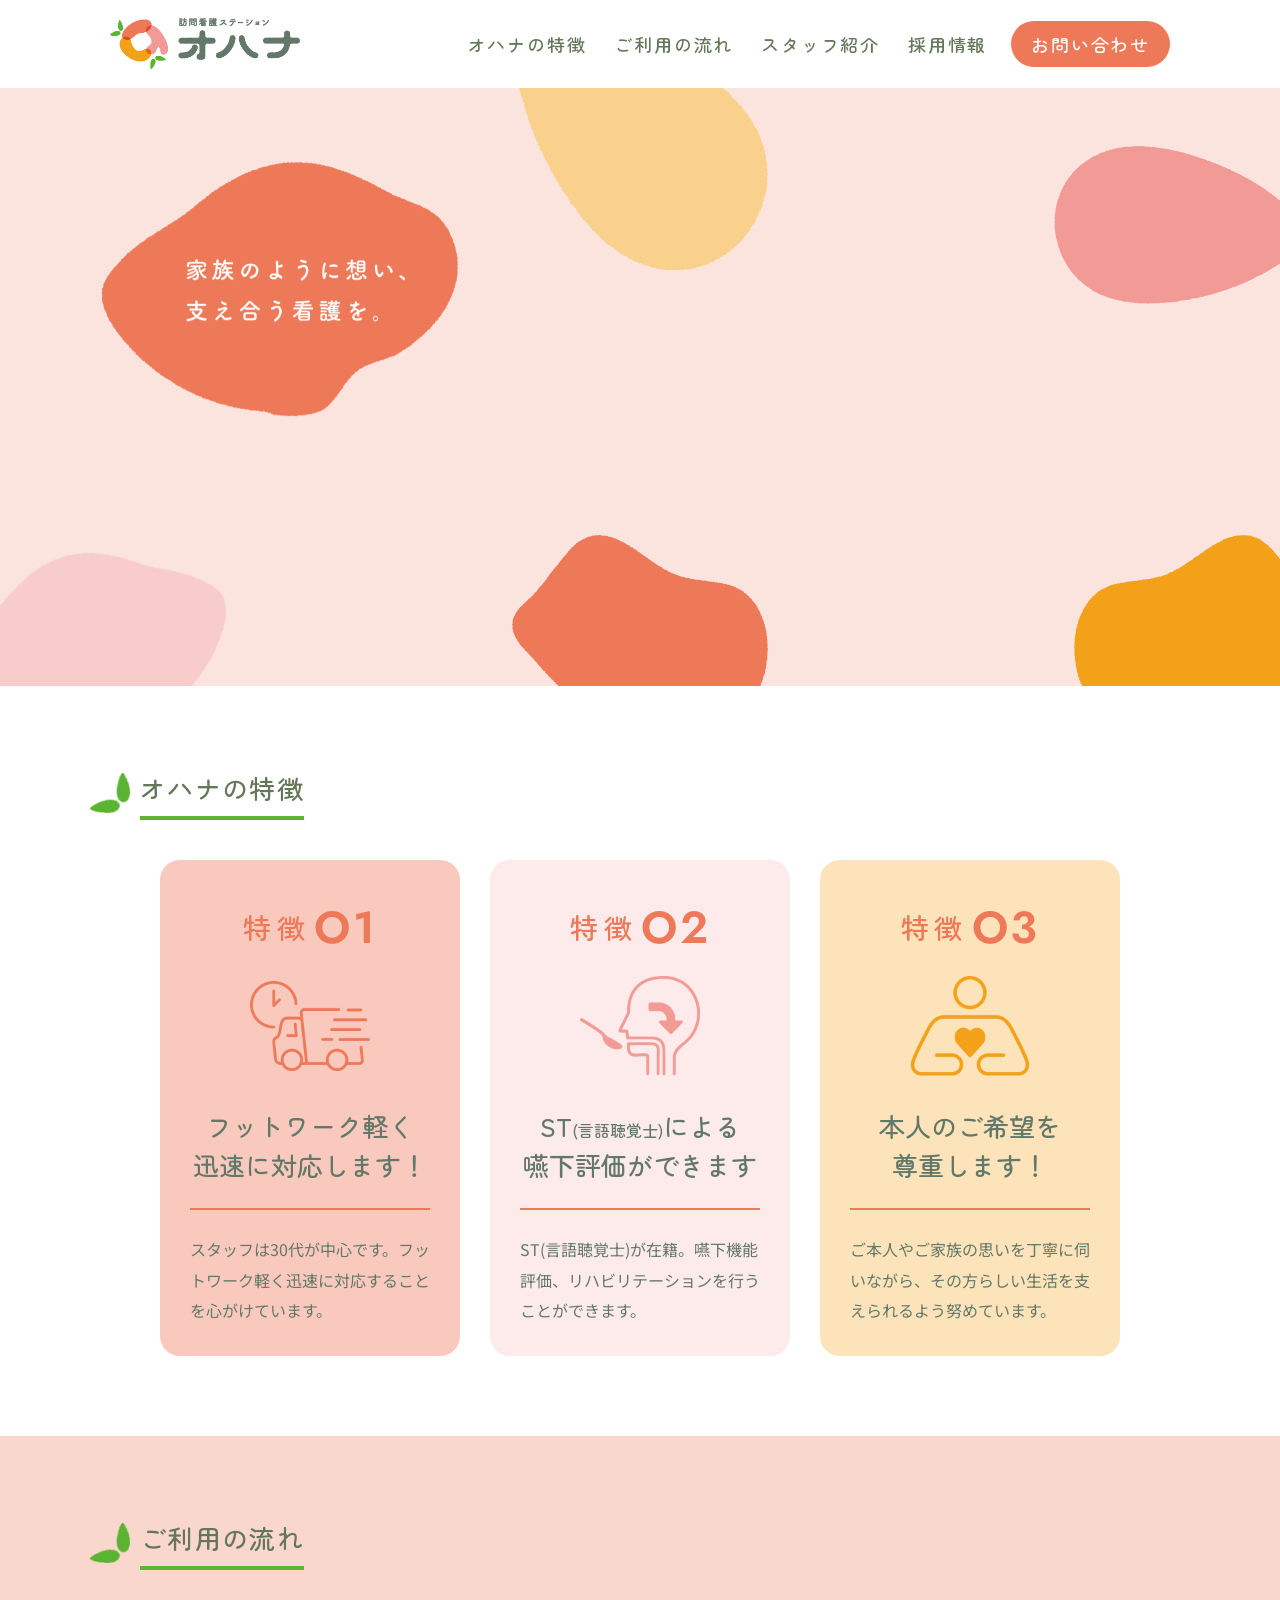
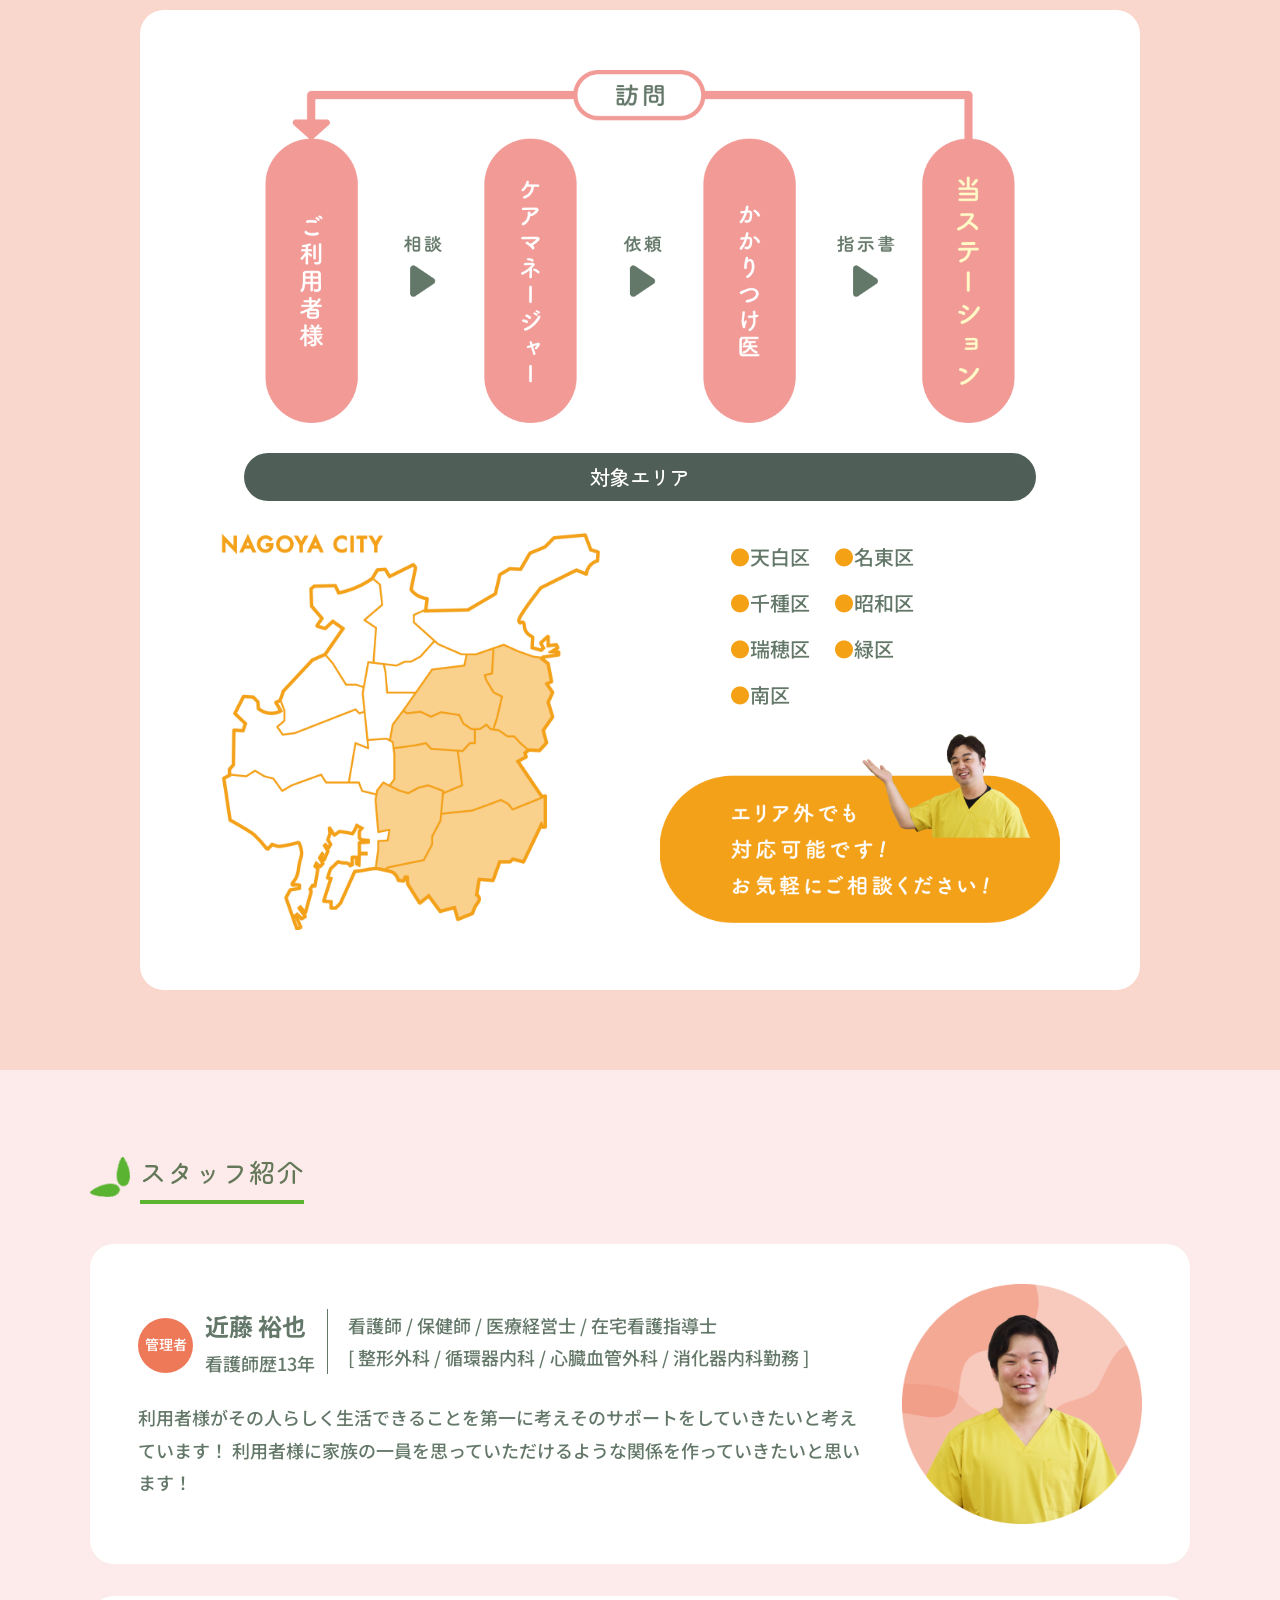
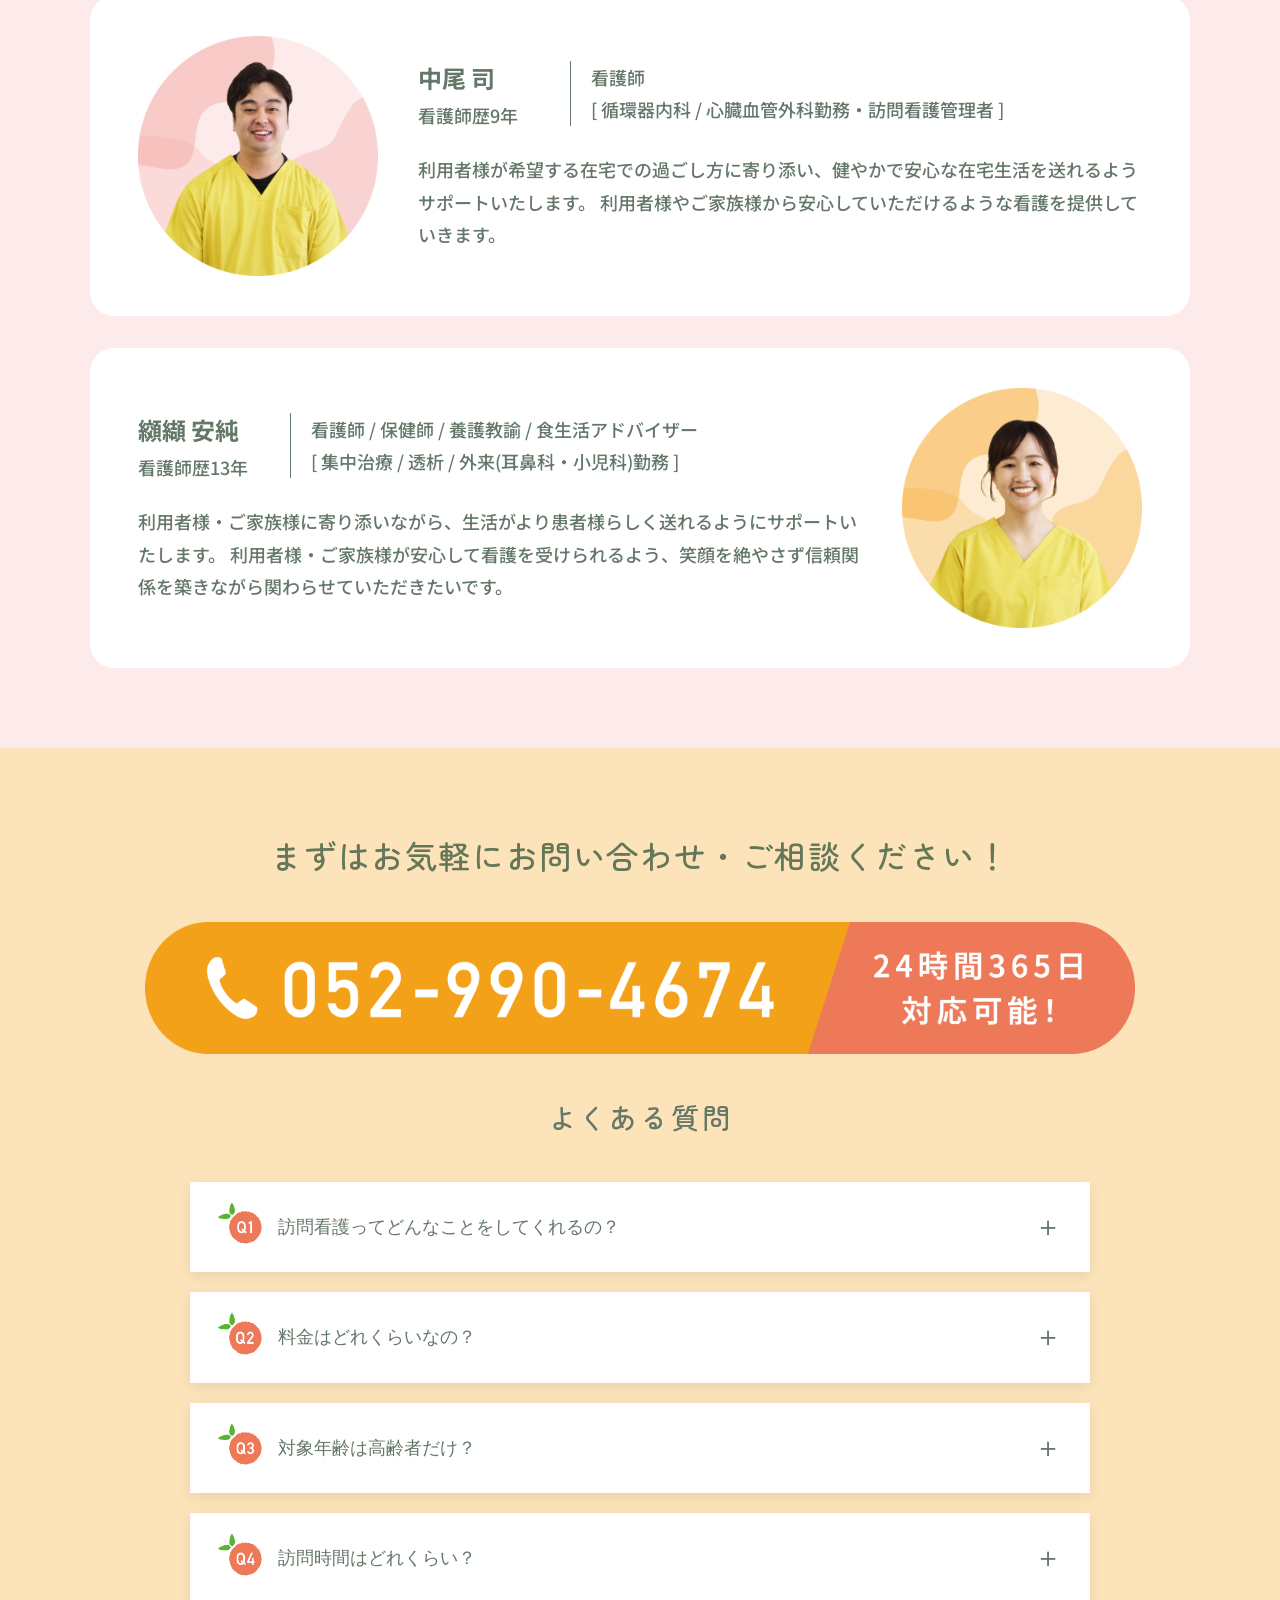
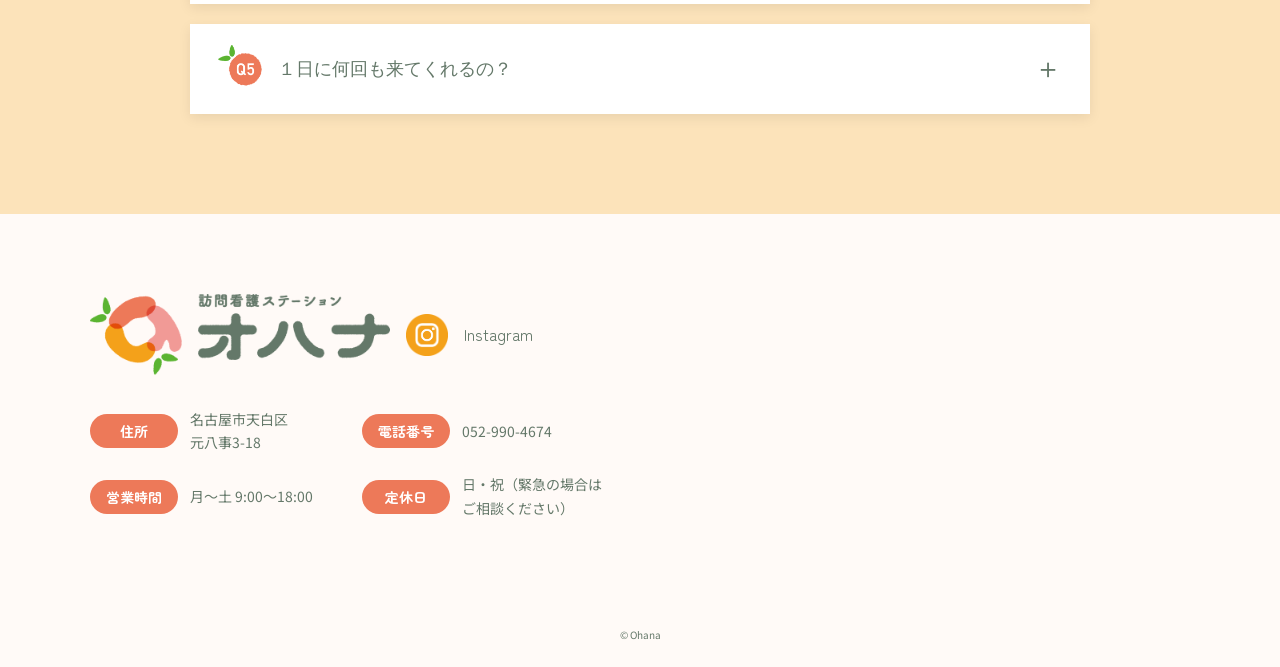
==== docs/index.html @ fea5984c "firstview" ====
<!DOCTYPE html>
<html lang="ja">
  <head>
    <meta charset="UTF-8" />
    <meta name="viewport" content="width=device-width, initial-scale=1.0" />
    <title>オハナ | 訪問看護ステーション</title>
    <link rel="stylesheet" href="./css/style.css" />
    <!-- font-->
    <link href="https://fonts.googleapis.com/css2?family=Zen+Maru+Gothic:wght@400;500;700&display=swap" rel="stylesheet">
    <link href="https://fonts.googleapis.com/css2?family=Noto+Sans+JP&display=swap" rel="stylesheet">
    <link href="https://fonts.googleapis.com/css2?family=Jost&display=swap" rel="stylesheet">
    <meta property="og:title" content="訪問看護ステーション オハナ">
    <meta property="og:description" content="名古屋市天白区の訪問看護ステーション～家族のように想い、支え合う看護を～">
    <meta property="og:image" content="https://koya0108.github.io/OhanaHP/images/logo.png">
    <meta property="og:url" content="https://koya0108.github.io/OhanaHP/">
    <meta property="og:type" content="website">
    <meta property="og:site_name" content="訪問看護ステーション オハナ">
  </head>

  <body>
    <!-- ====ローディングアイコン ===-->
    <div id="loading">
      <img src="images/logo.png" alt="ロゴ" class="loading-logo">
    </div>
    <!-- ===== ヘッダー ===== -->
    <header class="header">
      <div class="header-inner">
        <h1 id="logo"><a href="index.html"><img src="images/logo.png" alt="オハナ訪問看護ステーションのロゴ"></a></h1>

        <nav class="nav">
          <ul class="nav-list">
            <li><a href="./index.html#features">オハナの特徴</a></li>
            <li><a href="./index.html#flow">ご利用の流れ</a></li>
            <li><a href="./index.html#staff">スタッフ紹介</a></li>
            <li><a href="./recruit.html">採用情報</a></li>
          </ul>
        </nav>
        
        <a href="./index.html#contact" class="header-contact-btn">お問い合わせ</a>
      </div>
    </header>

    <!-- ===== メイン ===== -->
    <main>
      
      <!-- ファーストビュー -->
      <section class="hero">
        <!--メイン画像-->
        <div class="hero-inner">
          <div class="hero-images">
            <img src="images/main_image2.png" alt="" class="hero-image image-left">
            <img src="images/main_image.png" alt="" class="hero-image image-right">
          </div>
        </div>

        <!-- 背景装飾模様 -->
        <div class="hero-decorations">
          <img src="images/center_top.png" alt="" class="decor center-top">
          <img src="images/center_btm.png" alt="" class="decor center-bottom">
          <img src="images/left_btm.png" alt="" class="decor left-bottom">
          <img src="images/right_top.png" alt="" class="decor right-top">
          <img src="images/right_btm.png" alt="" class="decor right-bottom">
        </div>
      </section>

      <!-- 特徴 -->
      <section id="features" class="features">
        <div class="container">
          <h2 class="section-title">
            <img src="images/leaf_deco.png" alt="" class="title-deco">
            <span class="title-text">オハナの特徴</span>
          </h2>

          <div class="features-list">
            <div class="feature-card fade-up delay-1">
              <p class="feature-number">特徴<span class="small-number">O1</span></p>
              <div class="feature-illust-box">
                <img src="images/feature1.png" alt="" class="feature-illustration">
              </div>
              <h3 class="feature-catch">フットワーク軽く<br>迅速に対応します！</h3>
              <div class="feature-line"></div>
              <p class="feature-description">
                スタッフは30代が中心です。フットワーク軽く迅速に対応することを心がけています。
              </p>
            </div>

            <div class="feature-card fade-up delay-2">
              <p class="feature-number">特徴<span class="small-number">O2</span></p>
              <div class="feature-illust-box">
                <img src="images/feature2.png" alt="" class="feature-illustration">
              </div>
              <h3 class="feature-catch">ST<span class="small-text">(言語聴覚士)</span>による<br>嚥下評価ができます</h3>
              <div class="feature-line"></div>
              <p class="feature-description">
                ST(言語聴覚士)が在籍。嚥下機能評価、リハビリテーションを行うことができます。
              </p>
            </div>

            <div class="feature-card fade-up delay-3">
              <p class="feature-number">特徴<span class="small-number">O3</span></p>
              <div class="feature-illust-box">
                <img src="images/feature3.png" alt="" class="feature-illustration">
              </div>
              <h3 class="feature-catch">本人のご希望を<br>尊重します！</h3>
              <div class="feature-line"></div>
              <p class="feature-description">
                ご本人やご家族の思いを丁寧に伺いながら、その方らしい生活を支えられるよう努めています。
              </p>
            </div>
          </div>
        </div>
      </section>

      <!-- ご利用の流れ -->
      <section id="flow" class="flow">
        <div class="container">
          <h2 class="section-title">
            <img src="images/leaf_deco.png" alt="" class="title-deco">
            <span class="title-text">ご利用の流れ</span>
          </h2>

          <div class="flow-card area-card">
            <img src="images/nagare.png" alt="" class="area-main-image">

            <h3 class="area-title">対象エリア</h3>

            <div class="area-content">
              <div class="area-left">
                <img src="images/area.png" alt="" class="area-map-image">
              </div>

              <div class="area-right">
                <ul class="area-list">
                  <li><span class="maru">●</span>天白区</li>
                  <li><span class="maru">●</span>名東区</li>
                  <li><span class="maru">●</span>千種区</li>
                  <li><span class="maru">●</span>昭和区</li>
                  <li><span class="maru">●</span>瑞穂区</li>
                  <li><span class="maru">●</span>緑区</li>
                  <li><span class="maru">●</span>南区</li>
                </ul>

                <img src="images/area_sub.png" alt="" class="area-sub-image">
              </div>
            </div>
          </div>
        </div>
      </section>

      <!-- スタッフ紹介 -->
      <section id="staff" class="staff">
        <div class="container">
          <h2 class="section-title">
            <img src="images/leaf_deco.png" alt="" class="title-deco">
            <span class="title-text">スタッフ紹介</span>
          </h2>

          <div class="staff-list">
            <!-- 1人目 -->
            <div class="staff-card fade-up">
              <div class="staff-text">
                <div class="staff-top">
                  <div class="staff-profile">
                    <span class="staff-badge">管理者</span>

                    <div class="staff-profile-text">
                      <h3 class="staff-name">近藤 裕也</h3>
                      <p class="staff-career">看護師歴13年</p>
                    </div>
                  </div>

                  <p class="staff-history">
                    看護師 / 保健師 / 医療経営士 / 在宅看護指導士<br>
                    [ 整形外科 / 循環器内科 / 心臓血管外科 / 消化器内科勤務 ]
                  </p>
                </div>

                <p class="staff-message">
                  利用者様がその人らしく生活できることを第一に考えそのサポートをしていきたいと考えています！
                  利用者様に家族の一員を思っていただけるような関係を作っていきたいと思います！
                </p>
              </div>

              <div class="staff-image-wrap">
                <img src="images/profile_1.png" alt="" class="staff-image">
              </div>
            </div>

            <!-- 2人目 -->
            <div class="staff-card reverse fade-up">
              <div class="staff-text">
                <div class="staff-top">
                  <div class="staff-profile">
                    <div class="staff-profile-text">
                      <h3 class="staff-name">中尾 司</h3>
                      <p class="staff-career">看護師歴9年</p>
                    </div>
                  </div>

                  <p class="staff-history">
                    看護師<br>
                    [ 循環器内科 / 心臓血管外科勤務・訪問看護管理者 ]
                  </p>
                </div>

                <p class="staff-message">
                  利用者様が希望する在宅での過ごし方に寄り添い、健やかで安心な在宅生活を送れるようサポートいたします。
                  利用者様やご家族様から安心していただけるような看護を提供していきます。
                </p>
              </div>

              <div class="staff-image-wrap">
                <img src="images/profile_2.png" alt="" class="staff-image">
              </div>
            </div>

            <!-- 3人目 -->
            <div class="staff-card fade-up">
              <div class="staff-text">
                <div class="staff-top">
                  <div class="staff-profile">
                    <div class="staff-profile-text">
                      <h3 class="staff-name">纐纈 安純</h3>
                      <p class="staff-career">看護師歴13年</p>
                    </div>
                  </div>

                  <p class="staff-history">
                    看護師 / 保健師 / 養護教諭 / 食生活アドバイザー<br>
                    [ 集中治療 / 透析 / 外来(耳鼻科・小児科)勤務 ]
                  </p>
                </div>

                <p class="staff-message">
                  利用者様・ご家族様に寄り添いながら、生活がより患者様らしく送れるようにサポートいたします。
                  利用者様・ご家族様が安心して看護を受けられるよう、笑顔を絶やさず信頼関係を築きながら関わらせていただきたいです。
                </p>
              </div>

              <div class="staff-image-wrap">
                <img src="images/profile_3.png" alt="" class="staff-image">
              </div>
            </div>
          </div>
        </div>
      </section>

      <!-- お問い合わせ -->
      <section id="contact" class="contact">
        <div class="container">
          <h2>まずはお気軽にお問い合わせ・ご相談ください！</h2>
          <div class="phone-number-image">
            <img src="images/phone.png" alt="">
          </div>
        </div>
      </section>

    <!-- FAQ -->
    <section id="faq" class="faq">
      <div class="container">
        <h2>よくある質問</h2>

        <div class="faq-list">
          <div class="faq-item">
            <button class="faq-question">
              <img src="images/q1.png" alt="Q1" class="faq-image">
              <span class="faq-text">訪問看護ってどんなことをしてくれるの？</span>
              <span class="faq-icon"></span>
            </button>
            <div class="faq-answer">
              <p>
                主治医の指示に基づき、看護師がご自宅へ訪問し、療養生活をサポートいたします。<br>
                健康状態の観察、服薬管理、点滴や創処置などの医療的ケアに加え、清潔ケアや日常生活の支援、ご家族への介護相談などを行います。<br>
                ご利用者様お一人おひとりの状態やご希望に合わせて、安心してご自宅で過ごせるよう支援いたします。
              </p>
            </div>
          </div>

          <div class="faq-item">
            <button class="faq-question">
              <img src="images/q2.png" alt="Q2" class="faq-image">
              <span class="faq-text">料金はどれくらいなの？</span>
              <span class="faq-icon"></span>
            </button>
            <div class="faq-answer">
              <p>
                訪問看護は、医療保険または介護保険が適用されます。<br>
                自己負担は原則1〜3割となり、保険の種類や負担割合、訪問回数・内容によって異なります。<br>
                また、一定の条件により公費負担制度が適用される場合もございます。<br>
                詳しい費用については個別にご案内いたしますので、お気軽にお問い合わせください。<br>
                重要事項要件書はこちら
              </p>
            </div>
          </div>

          <div class="faq-item">
            <button class="faq-question">
              <img src="images/q3.png" alt="Q3" class="faq-image">
              <span class="faq-text">対象年齢は高齢者だけ？</span>
              <span class="faq-icon"></span>
            </button>
            <div class="faq-answer">
              <p>
                年齢に関わらずご利用いただけます。<br>
                医療保険の場合は小児から高齢者まで、主治医の指示があればご利用可能です。<br>
                介護保険の場合は原則65歳以上（または特定疾病のある40歳以上）の方が対象となります。<br>
                詳しくはご状況に応じてご案内いたしますので、お気軽にご相談ください。
              </p>
            </div>
          </div>

          <div class="faq-item">
            <button class="faq-question">
              <img src="images/q4.png" alt="Q4" class="faq-image">
              <span class="faq-text">訪問時間はどれくらい？</span>
              <span class="faq-icon"></span>
            </button>
            <div class="faq-answer">
              <p>
                訪問時間はご利用者様の状態やサービス内容に応じて異なりますが、一般的には1回あたり30分〜90分程度となります。<br>
                主治医の指示やケアプランに基づき、適切な訪問時間を設定いたします。<br>
                詳しい訪問時間についてはご相談のうえ決定いたします。
              </p>
            </div>
          </div>

          <div class="faq-item">
            <button class="faq-question">
              <img src="images/q5.png" alt="Q5" class="faq-image">
              <span class="faq-text">１日に何回も来てくれるの？</span>
              <span class="faq-icon"></span>
            </button>
            <div class="faq-answer">
              <p>
                必要に応じて1日に複数回訪問することも可能です。<br>
                ただし、訪問回数は主治医の指示やケアプラン、保険制度に基づいて決定されます。<br>
                医療的な必要性が高い場合には、複数回訪問や緊急時の対応も行っております。<br>
                ご利用者様の状態に合わせて柔軟に対応いたします。
              </p>
            </div>
          </div>
        </div>
      </div>
    </section>

    </main>

    <!-- ===== フッター ===== -->
    <footer class="footer">
      <div class="container footer-inner">
        <div class="footer-info">
          <div class="footer-top">
            <h2 class="footer-logo">
              <a href="index.html">
                <img src="images/logo.png" alt="オハナ訪問看護ステーション">
              </a>
            </h2>

            <a
              href="https://www.instagram.com/ohana__houkan/"
              target="_blank"
              rel="noopener noreferrer"
              class="footer-instagram"
            >
              <img src="images/insta.png" alt="Instagram">
            </a>
            <p class="instagram-text">Instagram</p>
          </div>

          <div class="footer-details">
            <div class="footer-row">
              <span class="footer-badge">住所</span>
              <p>名古屋市天白区<br>元八事3-18</p>
            </div>

            <div class="footer-row">
              <span class="footer-badge">電話番号</span>
              <p><a href="tel:0529904674">052-990-4674</a></p>
            </div>

            <div class="footer-row">
              <span class="footer-badge">営業時間</span>
              <p>月～土 9:00～18:00</p>
            </div>

            <div class="footer-row">
              <span class="footer-badge">定休日</span>
              <p>日・祝（緊急の場合はご相談ください）</p>
            </div>
          </div>
        </div>

        <div class="footer-map">
          <iframe
            src="https://www.google.com/maps/embed?pb=!1m18!1m12!1m3!1d3263.2323695304135!2d136.9679021747939!3d35.125874360283056!2m3!1f0!2f0!3f0!3m2!1i1024!2i768!4f13.1!3m3!1m2!1s0x60037b26038a5c4b%3A0x2143056238505ee0!2z44CSNDY4LTAwNjYg5oSb55-l55yM5ZCN5Y-k5bGL5biC5aSp55m95Yy65YWD5YWr5LqL77yT5LiB55uu77yR77yY!5e0!3m2!1sja!2sjp!4v1776941270360!5m2!1sja!2sjp" width="600" height="450" style="border:0;" allowfullscreen="" loading="lazy" referrerpolicy="no-referrer-when-downgrade">
          </iframe>
        </div>
      </div>
      <p class="footer-copy">© Ohana</p>
    </footer>

    <script src="./js/main.js"></script>

  </body>
</html>
---- docs/css/style.css ----
* {
  box-sizing: border-box;
}

html {
  scroll-behavior: smooth;
}

body {
  margin: 0;
  font-family: "Noto Sans JP", sans-serif;
  color: #647869;
  line-height: 1.7;
  background-color: #fff;
}

img {
  display: block;
  max-width: 100%;
  height: auto;
}

a {
  color: inherit;
  text-decoration: none;
}

ul {
  margin: 0;
  padding: 0;
  list-style: none;
}

h1,
h2,
h3,
p {
  margin: 0;
}

section {
  padding: 80px 20px;
}

.container {
  width: 100%;
  max-width: 1100px;
  margin: 0 auto;
}

:root {
  --header-height: 86px;
}

/* =========================
  ヘッダー
========================= */
.header {
  position: fixed;
  top: 0;
  left: 0;
  width: 100%;
  z-index: 9999;
  background-color: #fff;
}

.header-inner {
  max-width: 1100px;
  margin: 0 auto;
  padding: 18px 20px;
  display: flex;
  align-items: center;
  justify-content: space-between;
  gap: 24px;
}

#logo {
  margin: 0;
  flex-shrink: 0;
}

#logo a {
  display: block;
}

#logo img {
  width: 190px;
  height: auto;
}

.nav {
  margin-left: auto;
}

.nav-list {
  display: flex;
  align-items: center;
  gap: 28px;
  flex-wrap: wrap;
}

/* ヘッダーの文字指示 */
.nav-list a {
  position: relative;
  display: inline-block;
  font-family: "Zen Maru Gothic", sans-serif;
  font-size: 18px;
  font-weight: 500;
  color: #647859;
  letter-spacing: 0.10em;
  transition: opacity 0.3s;
}

/* アンダーバー */
.nav-list a::after {
  content: "";
  position: absolute;
  left: 0;
  bottom: -6px;
  width: 0;
  height: 2px;
  background-color: #5cb431;
  transition: width 0.3s ease;
}

.nav-list a:hover::after {
  width: 100%;
}

.nav-list a:hover {
  opacity: 0.7;
}

.header-contact-btn {
  display: inline-block;
  padding: 8px 20px;
  background-color: #ed7959;
  color: #fff;
  font-family: "Zen Maru Gothic", sans-serif;
  font-size: 18px;
  font-weight: 500;
  border-radius: 999px;
  letter-spacing: 0.10em;
  transition: opacity 0.3s;
}

.header-contact-btn:hover {
  opacity: 0.85;
}
/* =========================
  ファーストビュー
========================= */
.hero {
  position: relative;
  margin-top: var(--header-height);
  width: 100%;
  height: clamp(550px, calc(100vh - var(--header-height) - 40px), 600px);
  padding: 0;
  background-color: #fbe4de;
  overflow: hidden;
}

/* 装飾画像：画面全体基準 */
.hero-decorations {
  position: absolute;
  inset: 0;
  z-index: 1;
  pointer-events: none;
}

.decor {
  position: absolute;
  width: clamp(160px, 20vw, 320px);
  height: auto;
}

/* メイン画像：中央1200pxの箱基準 */
.hero-inner {
  position: relative;
  width: min(100%, 1200px);
  height: 100%;
  margin: 0 auto;
  z-index: 2;
}

.hero-images {
  position: absolute;
  inset: 0;
}

.hero-image {
  position: absolute;
  display: block;
  height: auto;
}

/* 左メイン画像 */
.image-left {
  top: 34%;
  left: 20%;
  width: clamp(300px, 28vw, 480px);
  transform: translate(-50%, -50%);
  z-index: 3;

  opacity: 0;
  animation: heroFadeLeft 2.0s ease-out 1.4s forwards;
}

/* 右メイン画像 */
.image-right {
  top: 50%;
  left: 58%;
  width: clamp(650px, 52vw, 1000px);
  transform: translate(-50%, -50%);
  z-index: 2;

  opacity: 0;
  animation: heroFadeRight 2.4s ease-out 1.2s forwards;
}

/* 装飾の配置 */
.center-top {
  top: -70px;
  left: 50%;
  transform: translateX(-50%);
}

.center-bottom {
  bottom: -60px;
  left: 50%;
  transform: translateX(-50%);
}

.left-bottom {
  bottom: -50px;
  left: -30px;
}

.right-top {
  top: 60px;
  right: -30px;
}

.right-bottom {
  bottom: -60px;
  right: -50px;
}

/* =========================
  共通見出し
========================= */
.section-title {
  display: flex;
  align-items: center;
  justify-content: flex-start;
  gap: 10px;
  position: relative;
  margin-bottom: 40px;
}

/* テキスト ,下のバー*/
.title-text {
  display: inline-block;
  padding-bottom: 6px;
  border-bottom:4px solid #5cb431;
}

/* 横の装飾画像 */
.title-deco {
  width: 40px; /* サイズは調整OK */
  height: auto;
}

/* =========================
  特徴
========================= */
.features .section-title {
  font-family: "Zen Maru Gothic", sans-serif;
  font-size: 26px;
  font-weight: 500;
  color: #647859;
  letter-spacing: 0.05em;
  transition: opacity 0.3s;
  margin-bottom: 40px;
}

/* 特徴全体 */
.features-list {
  display: flex;
  justify-content: center; /* 中央寄せ */
  gap: 30px; /* カード同士の間隔 */
}

/* カード共通 */
.feature-card {
  width: 300px;
  padding: 30px;
  border-radius: 20px; /* 角丸 */
  text-align: center;
}

/* 個別カラー */
.feature-card:nth-child(1) {
  background-color: #f9c9bd;
}

.feature-card:nth-child(2) {
  background-color: #fcebea;
}

.feature-card:nth-child(3) {
  background-color: #fce3ba;
}

/* 特徴番号 */
.feature-number {
  margin: 0 0 20px;
  font-family: "Zen Maru Gothic", sans-serif;
  font-size: 28px;
  font-weight: 500;
  color: #ed7959;
  text-align: center;
  letter-spacing: 0.2em;

  display: flex;
  align-items: center;
  justify-content: center;
  gap: 4px;
}

.small-number {
  font-family: "Jost", sans-serif;
  font-weight: 600;
  font-size: 1.6em;
  letter-spacing: 0.05em;
}

.feature-illust-box {
  height: 100px; /* 3つ共通の画像エリア */
  display: flex;
  align-items: center;
  justify-content: center;
  margin-bottom: 20px;
}

/* イラスト */
.feature-illustration {
  display: block;
  width: 120px;
  height: auto;
  margin: 0 auto 20px;
}

.feature-catch {
  margin: 0 0 20px;
  font-family: "Zen Maru Gothic", sans-serif;
  font-size: 26px;
  font-weight: 500;
  line-height: 1.5;
  color: #647869;
  text-align: center;
}

.small-text {
  font-size: 16px;
}

/* 横線 */
.feature-line {
  width: 100%;
  height: 2px;
  background-color: #ed7959;
  margin: 24px 0;
}

/* 説明文 */
.feature-description {
  margin: 0;
  font-size: 16px;
  line-height: 1.9;
  text-align: left;
  font-weight: 400;
  color: #647869;
}

/* =========================
  ご利用の流れ
========================= */
.flow .section-title {
  font-family: "Zen Maru Gothic", sans-serif;
  font-size: 26px;
  font-weight: 500;
  color: #647859;
  letter-spacing: 0.05em;
  transition: opacity 0.3s;
  margin-bottom: 40px;
}

.flow {
  background-color: #fad7cd;
  padding: 80px 20px;
}

.flow-card {
  background-color: #fff;
  border-radius: 24px;
  padding: 60px;

  max-width: 1000px;
  margin: 0 auto; /* ← 中央寄せ */
}

/* nagareイラスト */
.area-main-image {
  display: block;
  max-width: 100%;
  width: 750px;
  height: auto;
  margin: 0 auto 30px;
}

.area-title {
  display: block;
  width: 90%;

  padding: 7px 30px; /* ← 高さ＆横幅を調整 */
  margin: 0 auto 32px;

  background-color: #4f5f57; /* ← #647869より濃いグレー */
  color: #fff;

  font-family: "Zen Maru Gothic", sans-serif;
  font-size: 20px;
  font-weight: 500;
  text-align: center;

  border-radius: 999px; /* ← 両端丸のキモ */
}

/* 下段全体 */
.area-content {
  display: flex;
  align-items: center;
  justify-content: space-between;
  gap: 40px;
}

/* 左側 */
.area-left {
  flex: 1;
  display: flex;
  justify-content: center;
}

.area-map-image {
  width: 380px;
  height: auto;
}

/* 右側 */
.area-right {
  flex: 1;
  display: flex;
  flex-direction: column;
  align-items: flex-start;
  gap: 20px;
}

/* 区のリスト */
.area-list {
  display: grid;
  grid-template-columns: repeat(2, auto);
  gap: 12px 24px;
  padding: 0;
  margin: 0 0 0 70px;
  list-style: none;

  font-size: 20px;
  font-weight: 500;
  color: #647869;
}
.maru {
  color: #f4a116;
}

/* 下の画像 */
.area-sub-image {
  width: 400px;
  height: auto;
  align-self: flex-end;
  margin-right: 20px;
}

.flow-list {
  display: flex;
  gap: 20px;
  justify-content: center;
  flex-wrap: wrap;
}

.flow-item {
  min-width: 180px;
  padding: 24px 20px;
  background-color: #fdeee8;
  border-radius: 16px;
  text-align: center;
  font-weight: 700;
}

/* =========================
  スタッフ紹介
========================= */
.staff .section-title {
  font-family: "Zen Maru Gothic", sans-serif;
  font-size: 26px;
  font-weight: 500;
  color: #647859;
  letter-spacing: 0.05em;
  transition: opacity 0.3s;
  margin-bottom: 40px;
}
.staff {
  background-color: #fcebea;
  padding: 80px 20px;
}

.staff-list {
  display: flex;
  flex-direction: column;
  gap: 32px;
}

/* カード1枚 */
.staff-card {
  max-width: 1100px;
  margin: 0 auto;
  padding: 40px 48px;
  background-color: #fff;
  border-radius: 24px;

  display: flex;
  align-items: center;
  justify-content: space-between;
  gap: 40px;
}

/* 2枚目だけ反転 */
.staff-card.reverse {
  flex-direction: row-reverse;
}

.staff-text {
  flex: 1;
}

.staff-top {
  display: flex;
  align-items: flex-start;
  gap: 12px;
  margin-bottom: 24px;
}

.staff-profile {
  display: flex;
  min-width: 140px;
  align-items: center;
  gap: 12px;
}

.staff-profile-text {
  display: flex;
  flex-direction: column;
}

.staff-badge {
  display: flex;
  align-items: center;
  justify-content: center;
  position: relative;
  top: 2px;

  width: 55px;
  height: 55px;

  background-color: #ed7959;
  color: #fff;

  font-size: 14px;
  font-weight: 500;

  border-radius: 50%; /* ← 丸にする */
}

.staff-name {
  margin: 0 0 8px;
  font-size: 24px;
  font-weight: 700;
  color: #647869;
  line-height: 1.4;
}

.staff-career {
  margin: 0;
  font-size: 18px;
  font-weight: 500;
  color: #647869;
  line-height: 1.5;
}

.staff-history {
  margin: 0;
  font-size: 18px;
  font-weight: 500;
  color: #647869;
  line-height: 1.8;
  flex: 1;

  border-left: 1px solid #647869;
  padding-left: 20px;
}

.staff-message {
  margin: 0;
  font-size: 18px;
  font-weight: 500;
  color: #647869;
  line-height: 1.8;
}

.staff-image-wrap {
  width: 240px;
  flex-shrink: 0;
  display: flex;
  justify-content: center;
}

.staff-image {
  width: 100%;
  height: auto;
  display: block;
  border-radius: 20px;
}

/* =========================
  お問い合わせ
========================= */
.contact h2 {
  font-family: "Zen Maru Gothic", sans-serif;
  font-size: 32px;
  font-weight: 500;
  color: #647859;
  letter-spacing: 0.05em;
  transition: opacity 0.3s;
  margin-bottom: 40px;
}
.contact {
  background-color: #fce3ba;
  text-align: center;
  padding: 80px 20px 20px;
}

.contact p {
  margin-bottom: 12px;
}

.phone-number-image {
  width: 90%;
  margin: 0 auto;
  text-align: center;
}

/* =========================
  FAQ
========================= */
.faq {
  background-color: #fce3ba;
  padding: 20px 20px 80px;
}

.faq h2 {
  font-family: "Zen Maru Gothic", sans-serif;
  font-size: 28px;
  font-weight: 500;
  text-align: center;
  margin-bottom: 40px;
  letter-spacing: 0.1em;
}

.faq-list {
  max-width: 900px;
  margin: 0 auto;
}

.faq-item {
  background-color: #fff;
  border-radius: 0;
  margin-bottom: 20px;
  overflow: hidden;
  box-shadow: 0 4px 12px rgba(0, 0, 0, 0.08);
}

.faq-question {
  width: 100%;
  background: none;
  border: none;
  padding: 24px 28px;
  display: flex;
  align-items: center;
  gap: 16px;
  text-align: left;
  font-size: 18px;
  font-weight: 500;
  color: #647869;
  cursor: pointer;
}

.faq-text {
  flex: 1;
}

.faq-image {
  width: 44px;
  height: auto;
  flex-shrink: 0;
  position: relative;
  top: -3px;
}

.faq-icon {
  font-size: 28px;
  font-weight: 400;
  line-height: 1;
  transition: transform 0.5s ease;
  flex-shrink: 0;
  margin-left: 16px;
}

.faq-answer {
  max-height: 0;
  overflow: hidden;
  transition: max-height 0.5s ease;
  background-color: #fffaf7;
}

.faq-answer p {
  letter-spacing: 0.05em;
  padding: 20px 28px 24px;
  font-size: 16px;
  line-height: 1.8;
  color: #647869;
  border-top: 1px solid #f3d9b8;
}

/* 開いたとき */
.faq-item.active .faq-answer {
  max-height: 300px;
}

.faq-icon::before {
  content: "＋";
}

.faq-item.active .faq-icon::before {
  content: "ー";
}

/* =========================
  フッター
========================= */
.footer {
  background-color: #fffaf7;
  padding: 80px 20px 24px;
}

.footer-inner {
  display: flex;
  justify-content: space-between;
  align-items: flex-start;
  gap: 48px;
}

.footer-info {
  flex: 1;
  max-width: 520px;
}

.footer-top {
  display: flex;
  align-items: center;
  gap: 16px;
  margin-bottom: 32px;
}

.footer-logo img {
  width: 300px;   /* 少し大きく */
  height: auto;
}

.footer-instagram img {
  width: 42px;    /* 少し大きく */
  height: auto;
}

.instagram-text {
  font-family: "Zen Maru Gothic", sans-serif;
  font-size: 16px;
  color: #647869;
}

/* 4項目全体 */
.footer-details {
  display: grid;
  grid-template-columns: 1fr 1fr;
  column-gap: 24px;
  row-gap: 18px;
}

/* 1行ごとのセット */
.footer-row {
  display: flex;
  align-items: center;
  gap: 12px;
}

/* 横長バッチ */
.footer-badge {
  display: inline-flex;
  align-items: center;
  justify-content: center;
  min-width: 88px;
  height: 34px;
  padding: 0 16px;
  border-radius: 999px;
  background-color: #ed7959;
  color: #fff;
  font-family: "Zen Maru Gothic", sans-serif;
  font-size: 14px;
  font-weight: 700;
  line-height: 1;
  flex-shrink: 0;
}

.footer-row p {
  margin: 0;
  font-size: 14px;
  line-height: 1.7;
  color: #647869;
}

.footer-row a {
  color: inherit;
  text-decoration: none;
}

.footer-row a:hover {
  opacity: 0.7;
}

.footer-map {
  flex: 1;
  max-width: 520px;
}

.footer-map iframe {
  width: 100%;
  height: 300px;
  display: block;
  border: 0;
}

.footer-copy {
  margin-top: 32px;
  text-align: center;
  font-size: 10px;
  color: #647869;
}

/* =========================
  採用情報
========================= */
.recruit {
  background-color: #fffaf7;
  padding: 80px 20px;
}

.recruit-title {
  font-family: "Zen Maru Gothic", sans-serif;
}

.recruit h2 {
  font-size: 28px;
  font-weight: 500;
  color: #647869;
  text-align: center;
  letter-spacing: 0.08em;
  margin-bottom: 20px;
}

.recruit-intro {
  font-size: 16px;
  line-height: 1.9;
  color: #647869;
  text-align: center;
  margin-bottom: 32px;
}

.recruit-nav {
  display: flex;
  justify-content: center;
  gap: 16px;
  margin-bottom: 48px;
  flex-wrap: wrap;
}

.recruit-nav a {
  display: inline-block;
  padding: 10px 22px;
  border-radius: 999px;
  background-color: #fce3ba;
  color: #647869;
  font-size: 14px;
  font-weight: 500;
  text-decoration: none;
  transition: opacity 0.3s ease;
}

.recruit-nav a:hover {
  opacity: 0.8;
}

.recruit-section {
  margin-bottom: 56px;
}

.recruit-section-title {
  font-size: 24px;
  font-weight: 600;
  color: #647869;
  margin-bottom: 24px;
  padding-left: 14px;
  border-left: 6px solid #ed7959;
}

.recruit-card {
  background-color: #ffffff;
  border-radius: 20px;
  padding: 28px 32px;
  margin-bottom: 24px;
  box-shadow: 0 4px 16px rgba(0, 0, 0, 0.08);
}

.recruit-card h4 {
  font-size: 22px;
  font-weight: 600;
  color: #647869;
  margin-bottom: 20px;
}

.recruit-block + .recruit-block {
  margin-top: 24px;
}

.recruit-label {
  display: inline-block;
  background-color: #ed7959;
  color: #fff;
  font-size: 14px;
  font-weight: 700;
  padding: 8px 18px;
  border-radius: 999px;
  margin-bottom: 14px;
}

.recruit-card ul {
  margin: 0;
  padding-left: 1.2em;
}

.recruit-card li {
  color: #647869;
  font-size: 15px;
  line-height: 1.9;
  margin-bottom: 8px;
}

.recruit-contact-text {
  color: #647869;
  font-size: 16px;
  line-height: 1.9;
  margin: 0;
}

.recruit-contact-lead {
  font-size: 16px;
  color: #647869;
  margin-bottom: 20px;
}

/* 1行ずつ */
.contact-item {
  display: flex;
  align-items: center;
  gap: 12px;
  margin-bottom: 14px;
}

/* ラベル（横長バッチ） */
.contact-label {
  background-color: #ed7959;
  color: #fff;
  font-size: 14px;
  font-weight: 600;
  padding: 6px 16px;
  border-radius: 999px;
  min-width: 90px;
  text-align: center;
}

/* テキスト */
.contact-item p {
  margin: 0;
  font-size: 15px;
  color: #647869;
}

/* リンク */
.contact-item a {
  color: inherit;
  text-decoration: none;
}

.contact-item a:hover {
  opacity: 0.7;
}

/* 補足 */
.contact-note {
  margin-top: 16px;
  font-size: 14px;
  color: #999;
}

.recruit-note {
  margin-top: 14px;
  font-size: 14px;
  line-height: 1.8;
  color: #7b8b80;
  background-color: #fffaf7;
  padding: 14px 16px;
  border-radius: 12px;
}

.recruit-subbox {
  margin-top: 20px;
  padding: 18px 20px;
  background-color: #fffaf7;
  border-radius: 14px;
}

.recruit-subtitle {
  font-size: 15px;
  font-weight: 700;
  color: #647869;
  margin-bottom: 10px;
}

.recruit-subbox ul {
  margin: 0;
  padding-left: 1.2em;
}

.recruit-subbox li {
  margin-bottom: 8px;
  line-height: 1.8;
}

/* =========================
  レスポンシブ
========================= */
@media (max-width: 768px) {
  .header-inner {
    flex-direction: column;
    align-items: flex-start;
  }

  .nav ul {
    gap: 16px;
  }

  .hero {
    padding: 80px 20px;
  }

  .hero h2 {
    font-size: 30px;
  }

  .features-list {
    flex-direction: column;
  }

  .features h2,
  .flow h2,
  .staff h2,
  .contact h2,
  .faq h2 {
    font-size: 28px;
    margin-bottom: 32px;
  }

  .tel a {
    font-size: 26px;
  }
}

/* 動き */
.fade-up {
  opacity: 0;
  transform: translateY(40px);
  transition: all 1.0s ease;
}

.fade-up.show {
  opacity: 1;
  transform: translateY(0);
}

.delay-1 {
  transition-delay: 0s;
}

.delay-2 {
  transition-delay: 0.5s;
}

.delay-3 {
  transition-delay: 1.0s;
}

/* ファーストビュー 動き */

@keyframes heroFadeLeft {
  0% {
    opacity: 0;
    transform: translate(-50%, calc(-50% + 30px)) scale(0.96);
  }
  60% {
    opacity: 1;
    transform: translate(-50%, calc(-50% - 6px)) scale(1.02);
  }
  100% {
    opacity: 1;
    transform: translate(-50%, -50%) scale(1);
  }
}

@keyframes heroFadeRight {
  0% {
    opacity: 0;
    transform: translate(-50%, calc(-50% + 20px)) scale(0.98);
  }
  100% {
    opacity: 1;
    transform: translate(-50%, -50%) scale(1);
  }
}

/* ローディング画面 */
#loading {
  position: fixed;
  inset: 0;
  background: #fff;
  display: flex;
  justify-content: center;
  align-items: center;
  z-index: 99999;
  transition: opacity 0.8s ease;
}

/* ロゴ */
.loading-logo {
  width: 300px;
  opacity: 0;
  animation: logoFade 1.2s ease forwards;
}

/* ロゴふわっと表示 */
@keyframes logoFade {
  0% {
    opacity: 0;
    transform: translateY(10px) scale(0.95);
  }
  100% {
    opacity: 1;
    transform: translateY(0) scale(1);
  }
}

/* フェードアウト用 */
#loading.fade-out {
  opacity: 0;
  pointer-events: none;
}
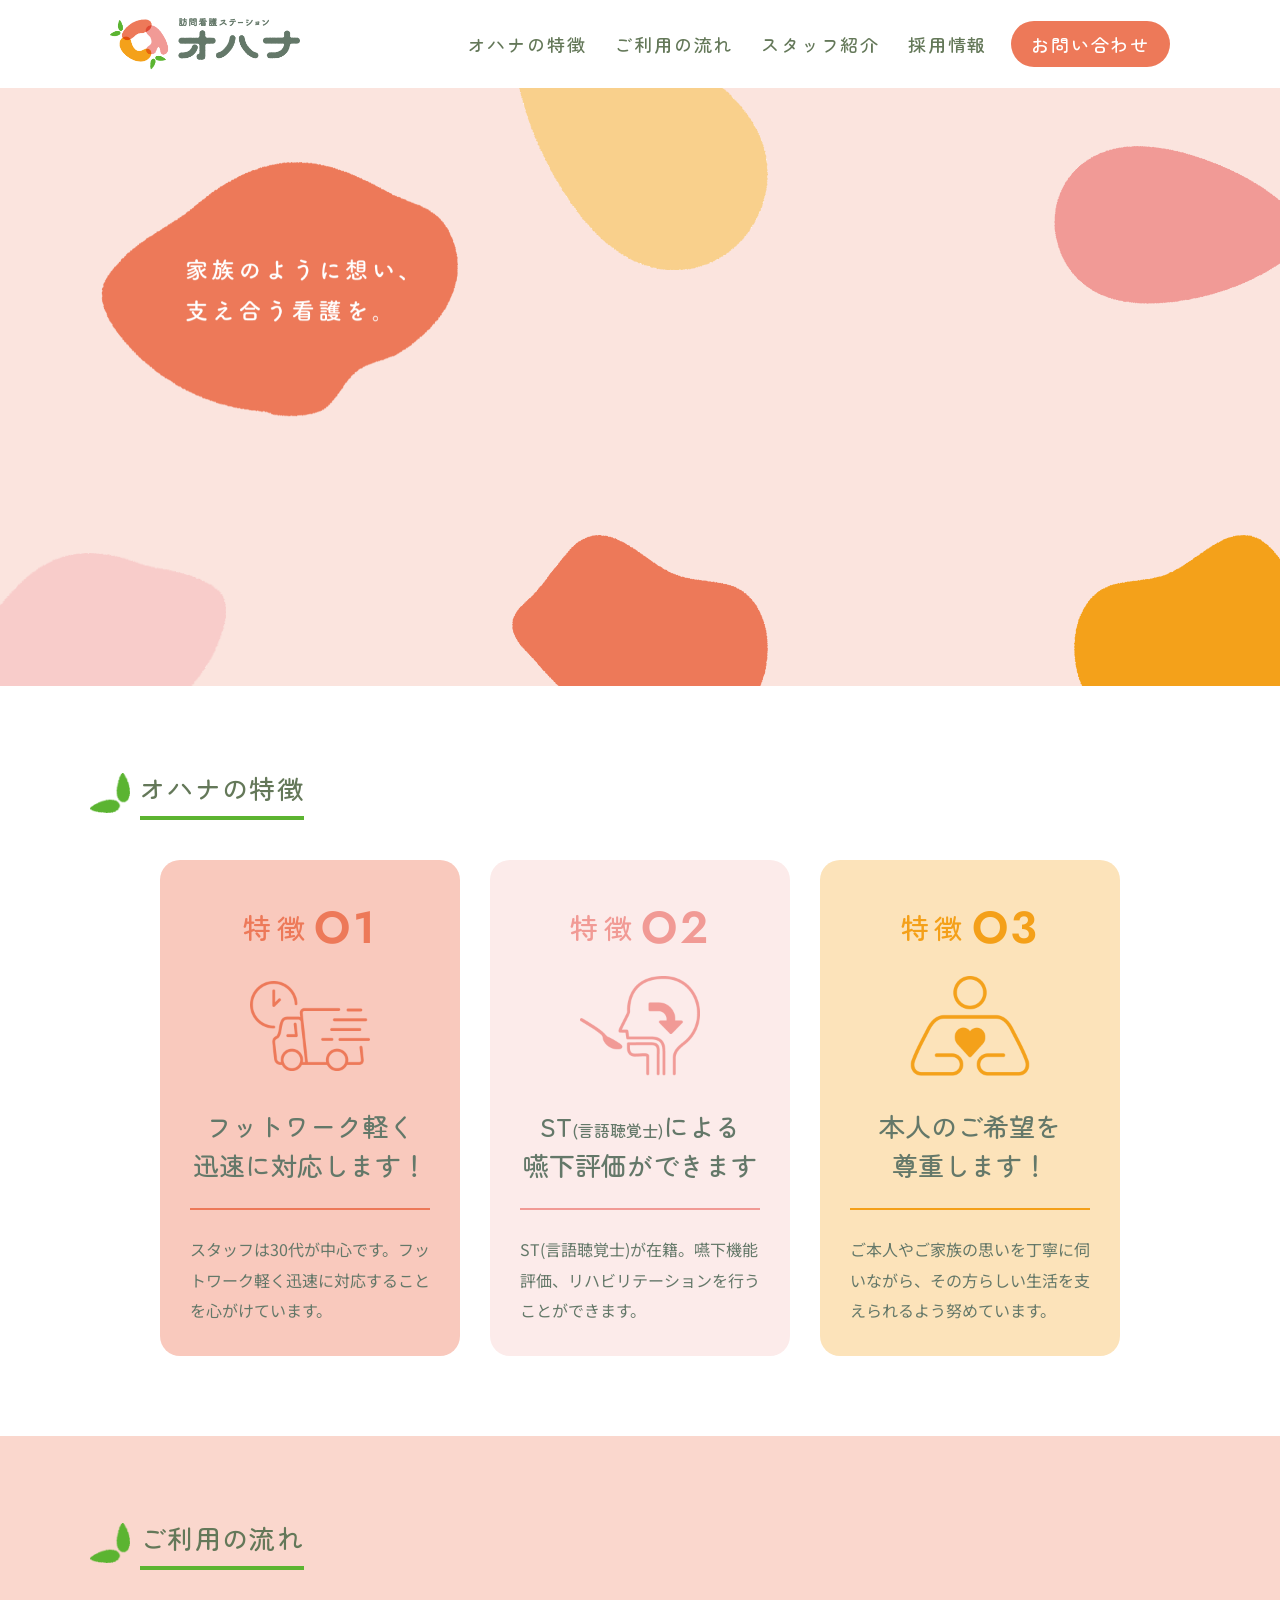
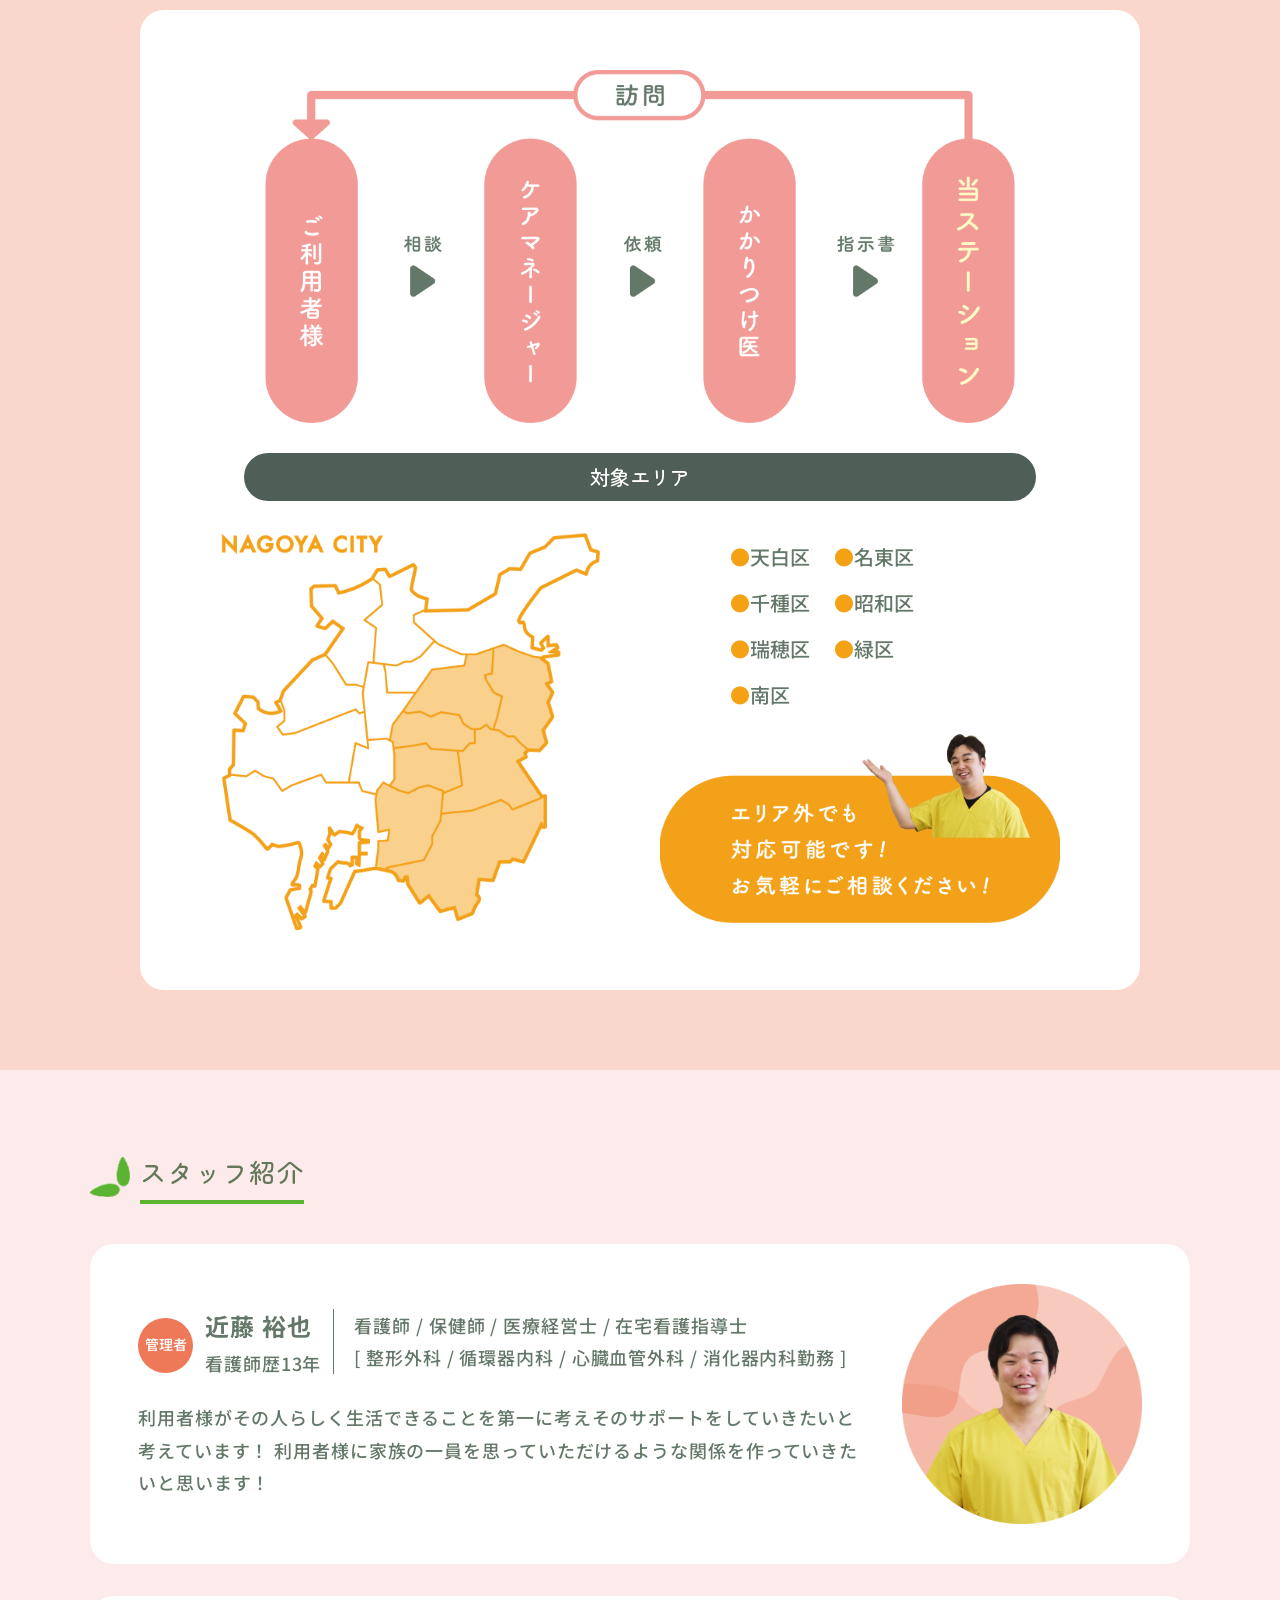
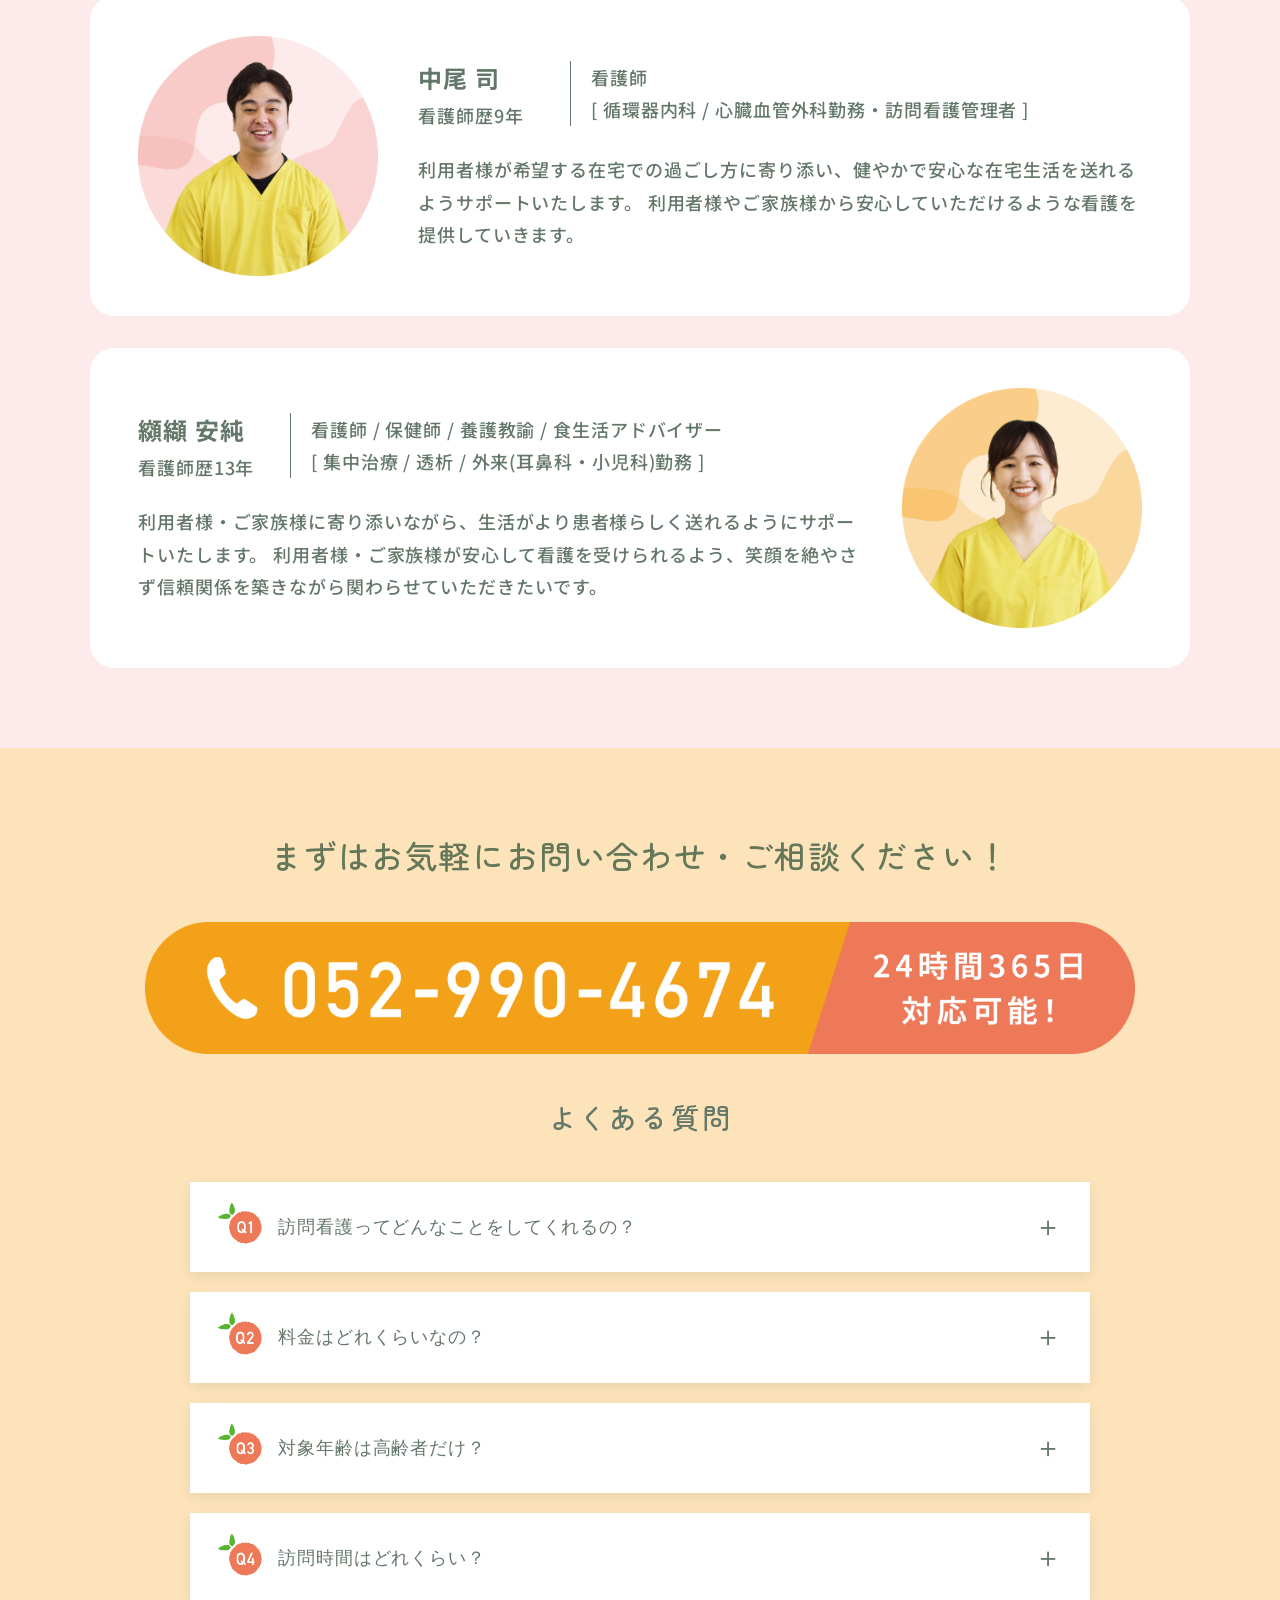
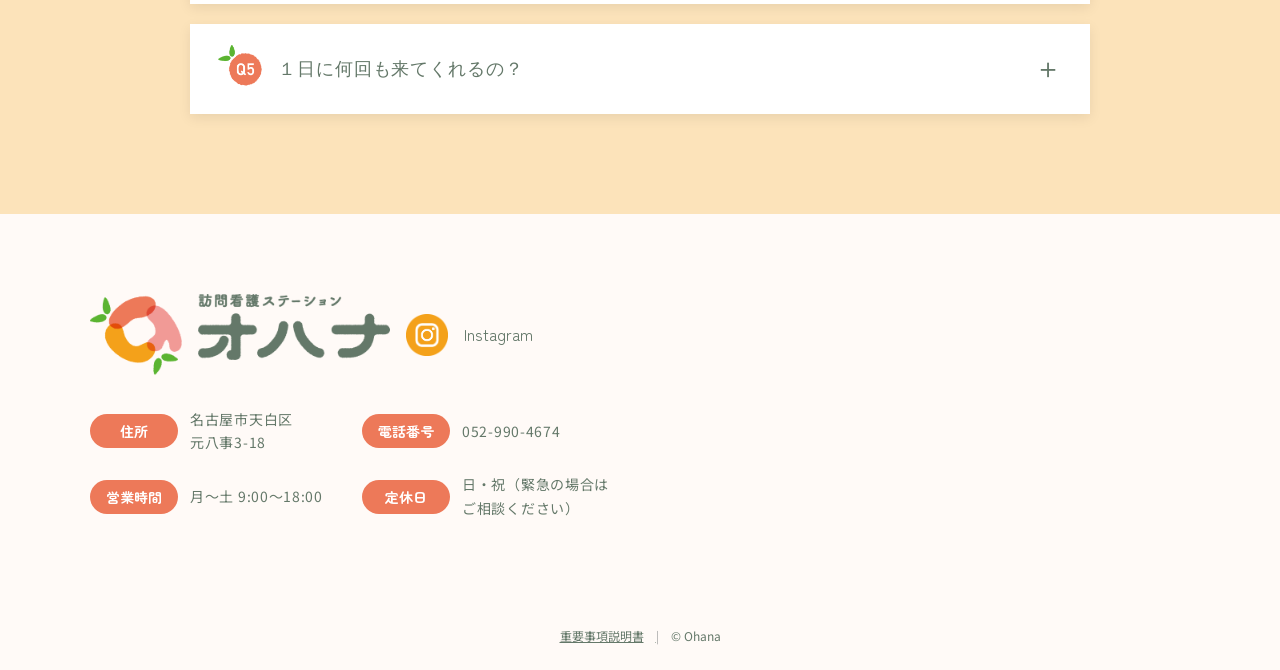
==== commit a211d5b3: "fix font,loding icon" ====
--- a/docs/index.html
+++ b/docs/index.html
@@ -18,25 +18,25 @@
   </head>
 
   <body>
-    <!-- ====ローディングアイコン ===-->
+    <!-- ====ローディングアイコン===-->
     <div id="loading">
       <img src="images/logo.png" alt="ロゴ" class="loading-logo">
-    </div>
+    </div> 
     <!-- ===== ヘッダー ===== -->
     <header class="header">
       <div class="header-inner">
-        <h1 id="logo"><a href="index.html"><img src="images/logo.png" alt="オハナ訪問看護ステーションのロゴ"></a></h1>
+        <h1 id="logo"><a href="/"><img src="images/logo.png" alt="オハナ訪問看護ステーションのロゴ"></a></h1>
 
         <nav class="nav">
           <ul class="nav-list">
-            <li><a href="./index.html#features">オハナの特徴</a></li>
-            <li><a href="./index.html#flow">ご利用の流れ</a></li>
-            <li><a href="./index.html#staff">スタッフ紹介</a></li>
+            <li><a href="#features">オハナの特徴</a></li>
+            <li><a href="#flow">ご利用の流れ</a></li>
+            <li><a href="#staff">スタッフ紹介</a></li>
             <li><a href="./recruit.html">採用情報</a></li>
           </ul>
         </nav>
         
-        <a href="./index.html#contact" class="header-contact-btn">お問い合わせ</a>
+        <a href="#contact" class="header-contact-btn">お問い合わせ</a>
       </div>
     </header>
 
@@ -288,7 +288,7 @@
                 自己負担は原則1〜3割となり、保険の種類や負担割合、訪問回数・内容によって異なります。<br>
                 また、一定の条件により公費負担制度が適用される場合もございます。<br>
                 詳しい費用については個別にご案内いたしますので、お気軽にお問い合わせください。<br>
-                重要事項要件書はこちら
+                <a href="#" class="faq-link">料金表はこちら（PDF）</a>
               </p>
             </div>
           </div>
@@ -351,7 +351,7 @@
         <div class="footer-info">
           <div class="footer-top">
             <h2 class="footer-logo">
-              <a href="index.html">
+              <a href="/">
                 <img src="images/logo.png" alt="オハナ訪問看護ステーション">
               </a>
             </h2>
@@ -396,7 +396,10 @@
           </iframe>
         </div>
       </div>
-      <p class="footer-copy">© Ohana</p>
+      <div class="footer-bottom">
+        <a href="#" class="footer-link">重要事項説明書</a>
+        <p class="footer-copy">© Ohana</p>
+      </div>
     </footer>
 
     <script src="./js/main.js"></script>
--- a/docs/css/style.css
+++ b/docs/css/style.css
@@ -203,7 +203,7 @@
   z-index: 3;
 
   opacity: 0;
-  animation: heroFadeLeft 2.0s ease-out 1.4s forwards;
+  animation: heroFadeLeft 1.6s ease-out 1.0s forwards;
 }
 
 /* 右メイン画像 */
@@ -215,7 +215,7 @@
   z-index: 2;
 
   opacity: 0;
-  animation: heroFadeRight 2.4s ease-out 1.2s forwards;
+  animation: heroFadeRight 1.4s ease-out 0.6s forwards;
 }
 
 /* 装飾の配置 */
@@ -318,7 +318,6 @@
   font-family: "Zen Maru Gothic", sans-serif;
   font-size: 28px;
   font-weight: 500;
-  color: #ed7959;
   text-align: center;
   letter-spacing: 0.2em;
 
@@ -326,6 +325,32 @@
   align-items: center;
   justify-content: center;
   gap: 4px;
+}
+
+/* 特徴1 */
+.feature-card:nth-child(1) .feature-number {
+  color: #ed7959;
+}
+.feature-card:nth-child(1) .feature-line {
+  background-color: #ed7959;
+}
+
+/* 特徴2 */
+.feature-card:nth-child(2) .feature-number {
+  color: #f19a95;
+}
+
+.feature-card:nth-child(2) .feature-line {
+  background-color: #f19a95;
+}
+
+/* 特徴3 */
+.feature-card:nth-child(3) .feature-number {
+  color: #f4a019;
+}
+
+.feature-card:nth-child(3) .feature-line {
+  background-color: #f4a019;
 }
 
 .small-number {
@@ -369,7 +394,6 @@
 .feature-line {
   width: 100%;
   height: 2px;
-  background-color: #ed7959;
   margin: 24px 0;
 }
 
@@ -597,6 +621,7 @@
   font-weight: 700;
   color: #647869;
   line-height: 1.4;
+  letter-spacing: 0.05em;
 }
 
 .staff-career {
@@ -605,6 +630,7 @@
   font-weight: 500;
   color: #647869;
   line-height: 1.5;
+  letter-spacing: 0.05em;
 }
 
 .staff-history {
@@ -617,6 +643,7 @@
 
   border-left: 1px solid #647869;
   padding-left: 20px;
+  letter-spacing: 0.05em;
 }
 
 .staff-message {
@@ -625,6 +652,7 @@
   font-weight: 500;
   color: #647869;
   line-height: 1.8;
+  letter-spacing: 0.05em;
 }
 
 .staff-image-wrap {
@@ -716,6 +744,7 @@
 
 .faq-text {
   flex: 1;
+  letter-spacing: 0.05em;
 }
 
 .faq-image {
@@ -762,6 +791,12 @@
 
 .faq-item.active .faq-icon::before {
   content: "ー";
+}
+
+.faq-link {
+  color: #ed7959;
+  text-decoration: underline;
+  font-weight: 500;
 }
 
 /* =========================
@@ -845,6 +880,7 @@
   font-size: 14px;
   line-height: 1.7;
   color: #647869;
+  letter-spacing: 0.05em;
 }
 
 .footer-row a {
@@ -867,12 +903,34 @@
   display: block;
   border: 0;
 }
-
+.footer-bottom {
+  display: flex;
+  justify-content: center;
+  align-items: center;
+  gap: 12px; /* 間隔 */
+  margin-top: 32px;
+  font-size: 12px;
+}
+
+/* リンク */
+.footer-link {
+  color: #647869;
+  text-decoration: underline;
+  font-size: 12px;
+}
+
+/* コピー */
 .footer-copy {
-  margin-top: 32px;
-  text-align: center;
-  font-size: 10px;
-  color: #647869;
+  margin: 0;
+  font-size: 12px;
+  color: #647869;
+}
+
+/* 区切り線（オプション） */
+.footer-link::after {
+  content: "|";
+  margin-left: 12px;
+  color: #aaa;
 }
 
 /* =========================
@@ -881,6 +939,7 @@
 .recruit {
   background-color: #fffaf7;
   padding: 80px 20px;
+  letter-spacing: 0.05em;
 }
 
 .recruit-title {
@@ -892,7 +951,6 @@
   font-weight: 500;
   color: #647869;
   text-align: center;
-  letter-spacing: 0.08em;
   margin-bottom: 20px;
 }
 
@@ -953,11 +1011,23 @@
   font-size: 22px;
   font-weight: 600;
   color: #647869;
-  margin-bottom: 20px;
+  margin-bottom: 24px;
+  letter-spacing: 0.05em;
+}
+
+/* 募集要項・待遇ブロック */
+.recruit-block {
+  padding-top: 24px;
+  border-top: 1px solid #f0d8d2;
+}
+
+.recruit-block:first-of-type {
+  padding-top: 0;
+  border-top: none;
 }
 
 .recruit-block + .recruit-block {
-  margin-top: 24px;
+  margin-top: 28px;
 }
 
 .recruit-label {
@@ -969,6 +1039,7 @@
   padding: 8px 18px;
   border-radius: 999px;
   margin-bottom: 14px;
+  letter-spacing: 0.05em;
 }
 
 .recruit-card ul {
@@ -983,6 +1054,43 @@
   margin-bottom: 8px;
 }
 
+/* 補足 note */
+.recruit-note {
+  margin-top: 14px;
+  font-size: 14px;
+  line-height: 1.8;
+  color: #647869;
+  background-color: #fdeee8;
+  padding: 14px 16px;
+  border-radius: 12px;
+}
+
+/* サブボックス */
+.recruit-subbox {
+  margin-top: 20px;
+  padding: 18px 20px;
+  background-color: #fdeee8;
+  border-radius: 14px;
+}
+
+.recruit-subtitle {
+  font-size: 15px;
+  font-weight: 700;
+  color: #647869;
+  margin-bottom: 10px;
+}
+
+.recruit-subbox ul {
+  margin: 0;
+  padding-left: 1.2em;
+}
+
+.recruit-subbox li {
+  margin-bottom: 8px;
+  line-height: 1.8;
+}
+
+/* 応募方法 */
 .recruit-contact-text {
   color: #647869;
   font-size: 16px;
@@ -993,10 +1101,10 @@
 .recruit-contact-lead {
   font-size: 16px;
   color: #647869;
+  line-height: 1.9;
   margin-bottom: 20px;
 }
 
-/* 1行ずつ */
 .contact-item {
   display: flex;
   align-items: center;
@@ -1004,7 +1112,6 @@
   margin-bottom: 14px;
 }
 
-/* ラベル（横長バッチ） */
 .contact-label {
   background-color: #ed7959;
   color: #fff;
@@ -1016,14 +1123,13 @@
   text-align: center;
 }
 
-/* テキスト */
 .contact-item p {
   margin: 0;
   font-size: 15px;
   color: #647869;
-}
-
-/* リンク */
+  letter-spacing: 0.05em;
+}
+
 .contact-item a {
   color: inherit;
   text-decoration: none;
@@ -1033,45 +1139,49 @@
   opacity: 0.7;
 }
 
-/* 補足 */
 .contact-note {
   margin-top: 16px;
   font-size: 14px;
-  color: #999;
-}
-
-.recruit-note {
-  margin-top: 14px;
-  font-size: 14px;
+  color: #7b8b80;
   line-height: 1.8;
-  color: #7b8b80;
-  background-color: #fffaf7;
-  padding: 14px 16px;
-  border-radius: 12px;
-}
-
-.recruit-subbox {
-  margin-top: 20px;
-  padding: 18px 20px;
-  background-color: #fffaf7;
-  border-radius: 14px;
-}
-
-.recruit-subtitle {
-  font-size: 15px;
-  font-weight: 700;
-  color: #647869;
-  margin-bottom: 10px;
-}
-
-.recruit-subbox ul {
-  margin: 0;
-  padding-left: 1.2em;
-}
-
-.recruit-subbox li {
-  margin-bottom: 8px;
-  line-height: 1.8;
+}
+
+/* スマホ対応 */
+@media screen and (max-width: 768px) {
+  .recruit {
+    padding: 64px 20px;
+  }
+
+  .recruit h2 {
+    font-size: 26px;
+  }
+
+  .recruit-intro {
+    text-align: left;
+    font-size: 15px;
+  }
+
+  .recruit-section-title {
+    font-size: 22px;
+  }
+
+  .recruit-card {
+    padding: 24px 20px;
+  }
+
+  .recruit-card h4 {
+    font-size: 20px;
+  }
+
+  .contact-item {
+    align-items: flex-start;
+    flex-direction: column;
+    gap: 8px;
+  }
+
+  .contact-label {
+    min-width: auto;
+  }
 }
 
 /* =========================
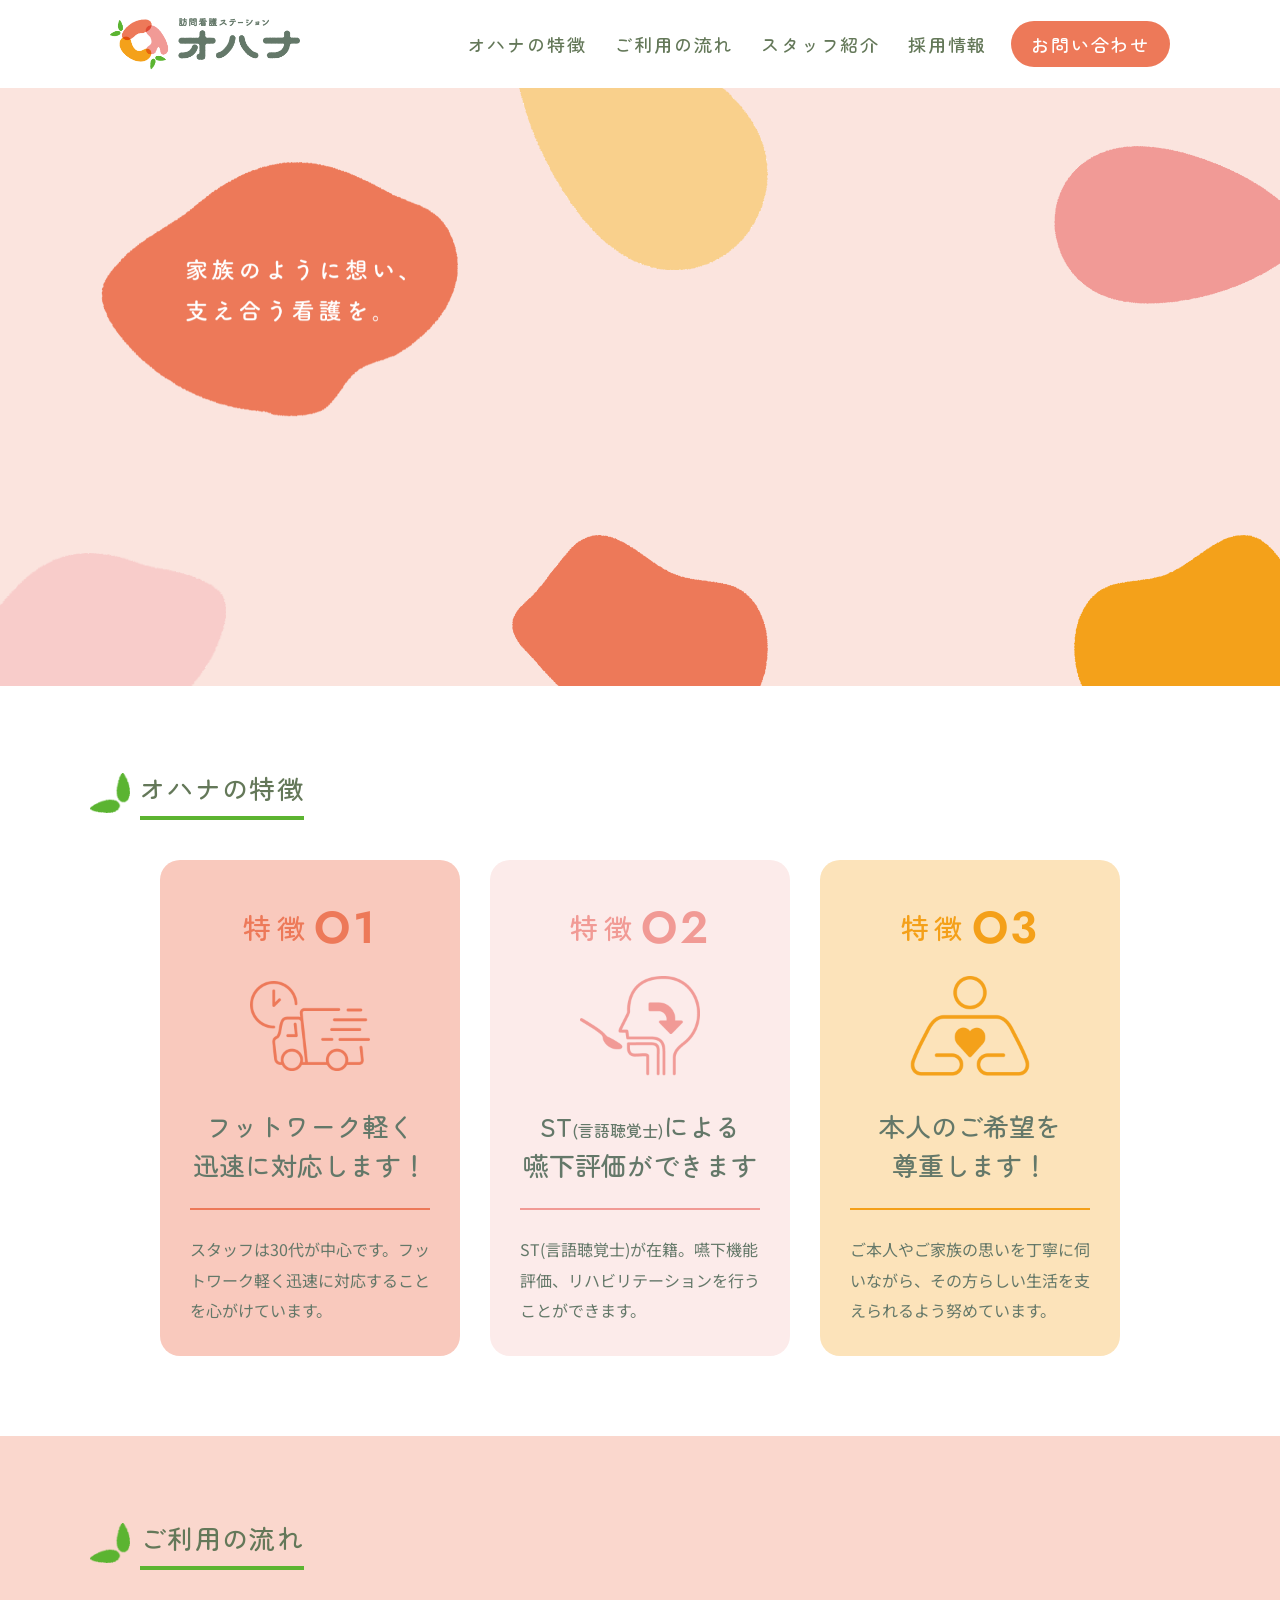
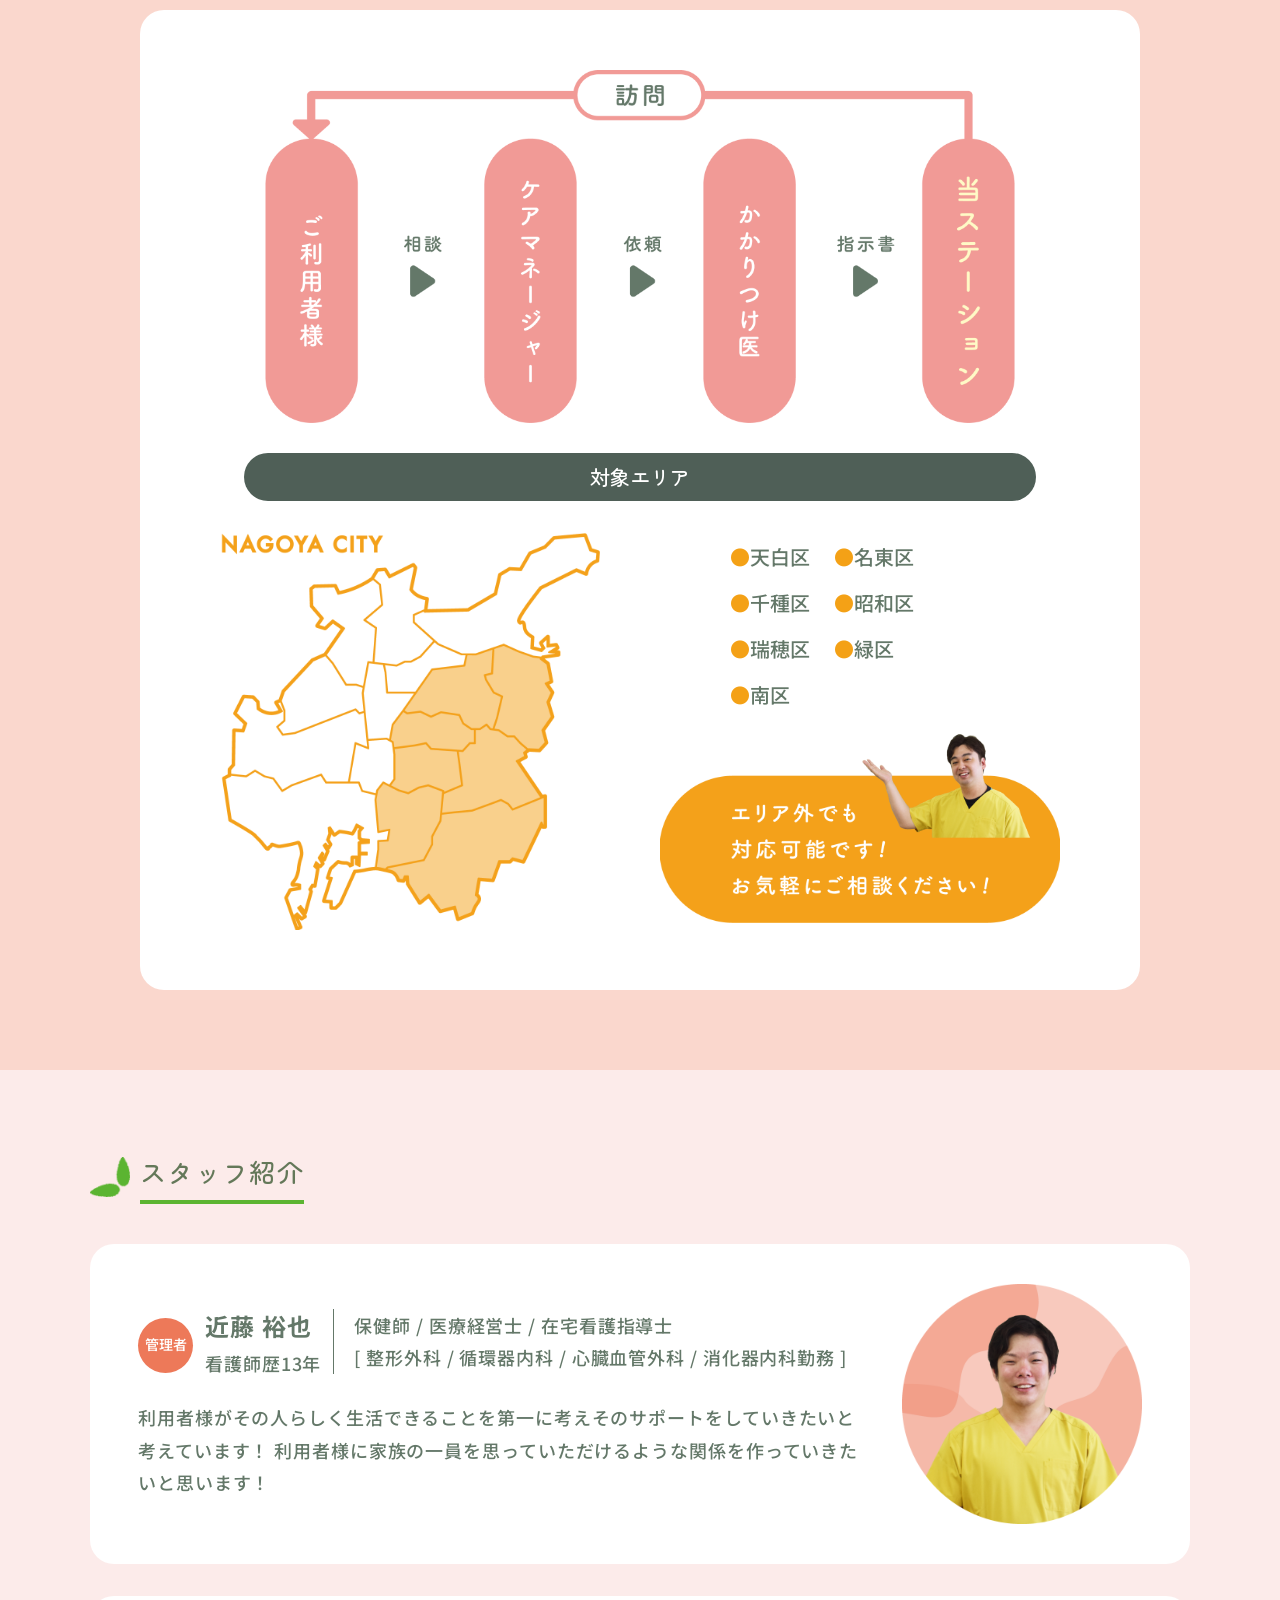
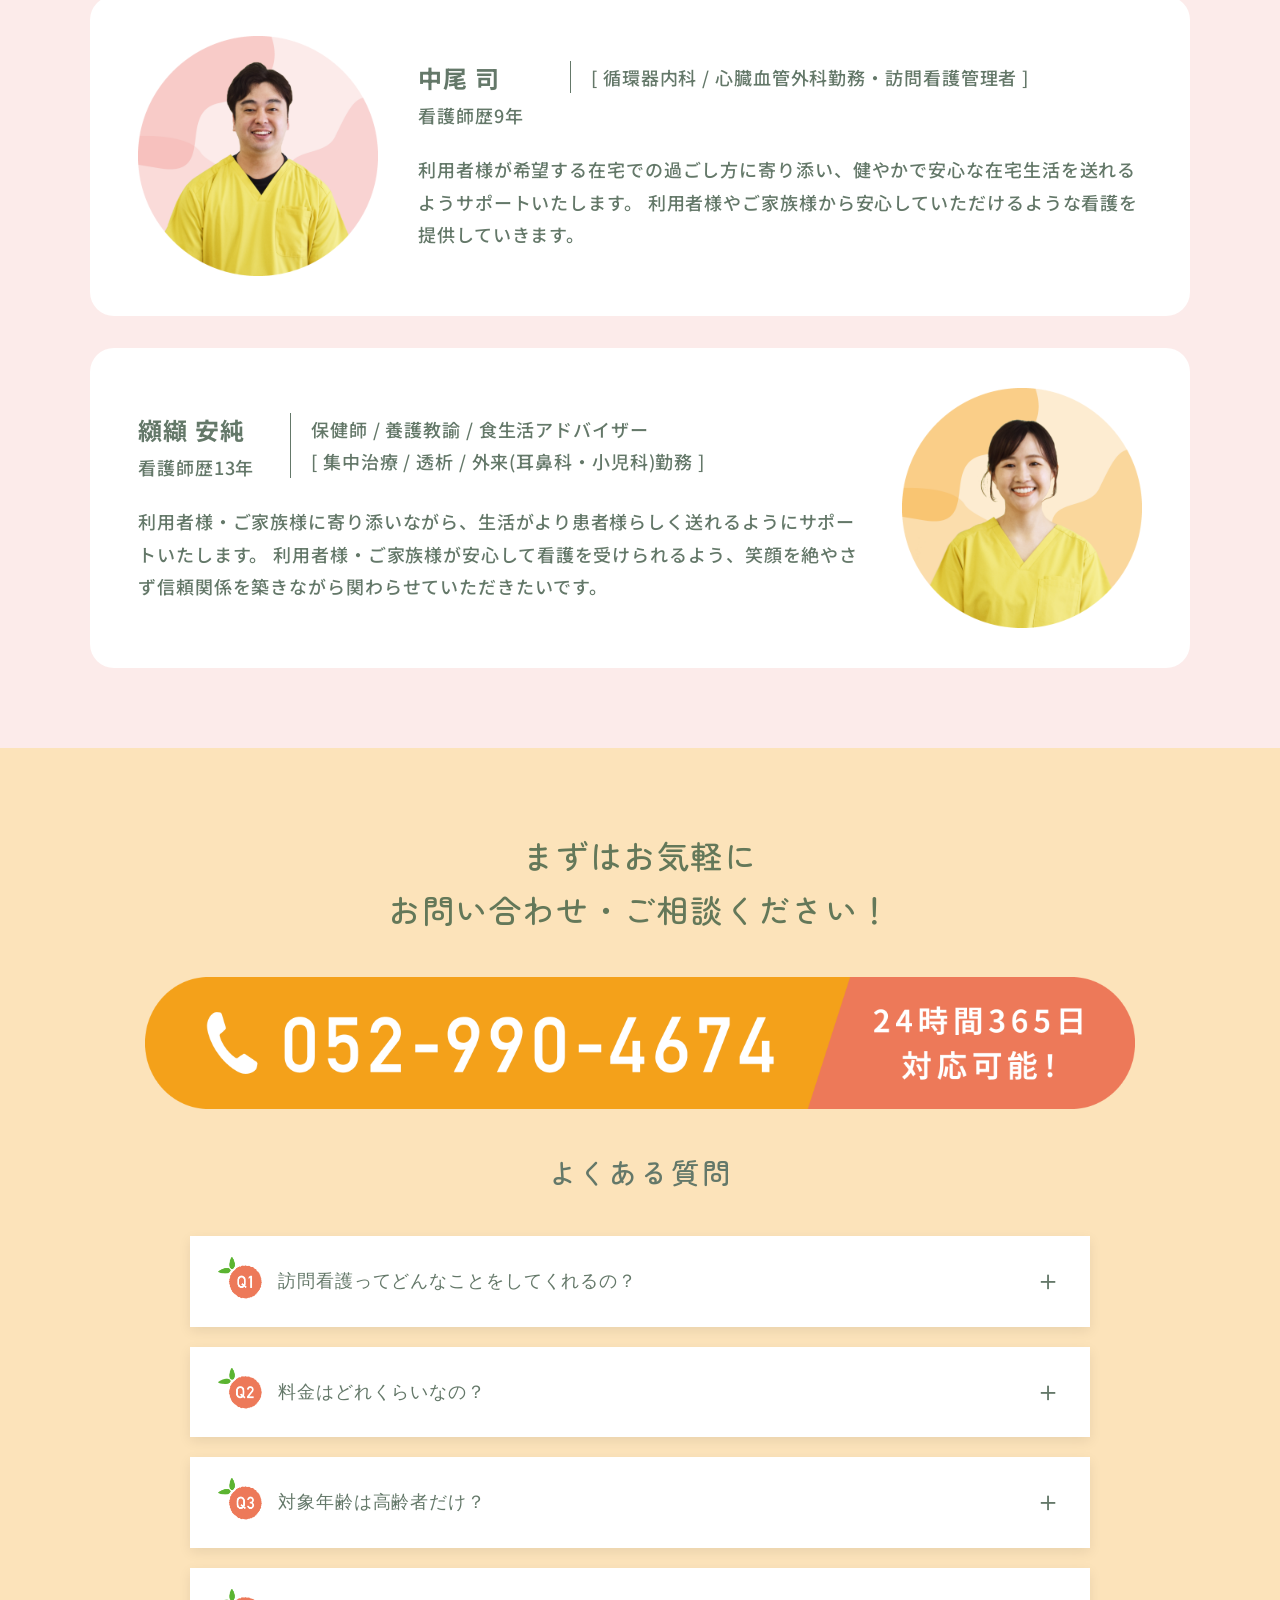
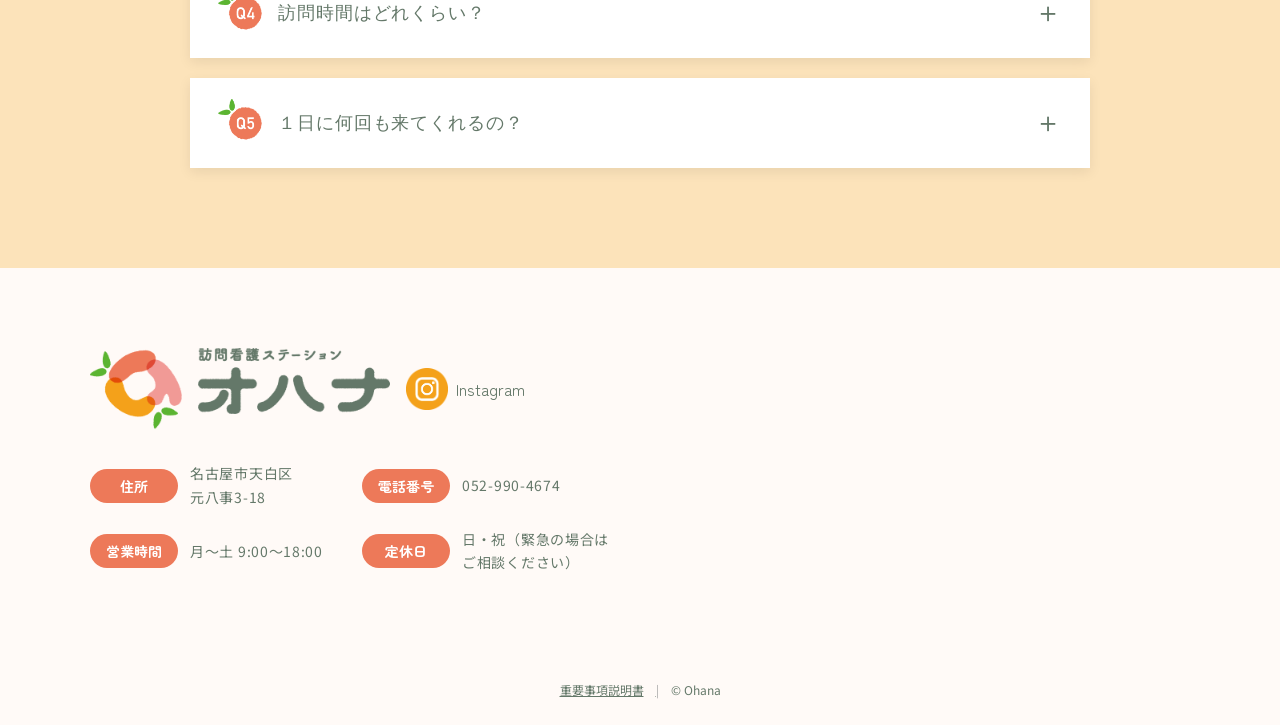
==== commit c9c21778: "レスポンシブ対応" ====
--- a/docs/index.html
+++ b/docs/index.html
@@ -25,18 +25,28 @@
     <!-- ===== ヘッダー ===== -->
     <header class="header">
       <div class="header-inner">
-        <h1 id="logo"><a href="/"><img src="images/logo.png" alt="オハナ訪問看護ステーションのロゴ"></a></h1>
+        <h1 id="logo">
+          <a href="index.html"><img src="images/logo.png" alt="オハナ訪問看護ステーションのロゴ">
+          </a>
+        </h1>
+
+        <!--ハンバーガーメニュー-->
+        <button class="hamburger" aria-label="メニューを開く">
+          <span></span>
+          <span></span>
+          <span></span>
+        </button>
 
         <nav class="nav">
           <ul class="nav-list">
-            <li><a href="#features">オハナの特徴</a></li>
-            <li><a href="#flow">ご利用の流れ</a></li>
-            <li><a href="#staff">スタッフ紹介</a></li>
+            <li><a href="index.html#features">オハナの特徴</a></li>
+            <li><a href="index.html#flow">ご利用の流れ</a></li>
+            <li><a href="index.html#staff">スタッフ紹介</a></li>
             <li><a href="./recruit.html">採用情報</a></li>
           </ul>
         </nav>
         
-        <a href="#contact" class="header-contact-btn">お問い合わせ</a>
+        <a href="index.html#contact" class="header-contact-btn">お問い合わせ</a>
       </div>
     </header>
 
@@ -170,7 +180,7 @@
                   </div>
 
                   <p class="staff-history">
-                    看護師 / 保健師 / 医療経営士 / 在宅看護指導士<br>
+                    保健師 / 医療経営士 / 在宅看護指導士<br>
                     [ 整形外科 / 循環器内科 / 心臓血管外科 / 消化器内科勤務 ]
                   </p>
                 </div>
@@ -198,7 +208,6 @@
                   </div>
 
                   <p class="staff-history">
-                    看護師<br>
                     [ 循環器内科 / 心臓血管外科勤務・訪問看護管理者 ]
                   </p>
                 </div>
@@ -226,7 +235,7 @@
                   </div>
 
                   <p class="staff-history">
-                    看護師 / 保健師 / 養護教諭 / 食生活アドバイザー<br>
+                    保健師 / 養護教諭 / 食生活アドバイザー<br>
                     [ 集中治療 / 透析 / 外来(耳鼻科・小児科)勤務 ]
                   </p>
                 </div>
@@ -248,7 +257,7 @@
       <!-- お問い合わせ -->
       <section id="contact" class="contact">
         <div class="container">
-          <h2>まずはお気軽にお問い合わせ・ご相談ください！</h2>
+          <h2>まずはお気軽に<br class="sp-only">お問い合わせ・ご相談ください！</h2>
           <div class="phone-number-image">
             <img src="images/phone.png" alt="">
           </div>
@@ -348,29 +357,33 @@
     <!-- ===== フッター ===== -->
     <footer class="footer">
       <div class="container footer-inner">
+
+        <!-- 左側：ロゴ・Instagram・詳細 -->
         <div class="footer-info">
           <div class="footer-top">
             <h2 class="footer-logo">
-              <a href="/">
+              <a href="index.html">
                 <img src="images/logo.png" alt="オハナ訪問看護ステーション">
               </a>
             </h2>
 
-            <a
-              href="https://www.instagram.com/ohana__houkan/"
-              target="_blank"
-              rel="noopener noreferrer"
-              class="footer-instagram"
-            >
-              <img src="images/insta.png" alt="Instagram">
-            </a>
-            <p class="instagram-text">Instagram</p>
+            <div class="footer-instagram-wrap">
+              <a
+                href="https://www.instagram.com/ohana__houkan/"
+                target="_blank"
+                rel="noopener noreferrer"
+                class="footer-instagram"
+              >
+                <img src="images/insta.png" alt="Instagram">
+              </a>
+              <p class="instagram-text">Instagram</p>
+            </div>
           </div>
 
           <div class="footer-details">
             <div class="footer-row">
               <span class="footer-badge">住所</span>
-              <p>名古屋市天白区<br>元八事3-18</p>
+              <p>名古屋市天白区<br class="sp-only">元八事3-18</p>
             </div>
 
             <div class="footer-row">
@@ -390,12 +403,20 @@
           </div>
         </div>
 
+        <!-- 右側：地図 -->
         <div class="footer-map">
           <iframe
-            src="https://www.google.com/maps/embed?pb=!1m18!1m12!1m3!1d3263.2323695304135!2d136.9679021747939!3d35.125874360283056!2m3!1f0!2f0!3f0!3m2!1i1024!2i768!4f13.1!3m3!1m2!1s0x60037b26038a5c4b%3A0x2143056238505ee0!2z44CSNDY4LTAwNjYg5oSb55-l55yM5ZCN5Y-k5bGL5biC5aSp55m95Yy65YWD5YWr5LqL77yT5LiB55uu77yR77yY!5e0!3m2!1sja!2sjp!4v1776941270360!5m2!1sja!2sjp" width="600" height="450" style="border:0;" allowfullscreen="" loading="lazy" referrerpolicy="no-referrer-when-downgrade">
+            src="https://www.google.com/maps/embed?pb=!1m18!1m12!1m3!1d3263.2323695304135!2d136.9679021747939!3d35.125874360283056!2m3!1f0!2f0!3f0!3m2!1i1024!2i768!4f13.1!3m3!1m2!1s0x60037b26038a5c4b%3A0x2143056238505ee0!2z44CSNDY4LTAwNjYg5oSb55-l55yM5ZCN5Y-k5bGL5biC5aSp55m95Yy65YWD5YWr5LqL77yT5LiB55uu77yR77yY!5e0!3m2!1sja!2sjp!4v1776941270360!5m2!1sja!2sjp"
+            width="600"
+            height="450"
+            style="border:0;"
+            allowfullscreen=""
+            loading="lazy"
+            referrerpolicy="no-referrer-when-downgrade">
           </iframe>
         </div>
       </div>
+
       <div class="footer-bottom">
         <a href="#" class="footer-link">重要事項説明書</a>
         <p class="footer-copy">© Ohana</p>
--- a/docs/css/style.css
+++ b/docs/css/style.css
@@ -12,6 +12,11 @@
   color: #647869;
   line-height: 1.7;
   background-color: #fff;
+}
+
+html,
+body {
+  overflow-x: hidden;
 }
 
 img {
@@ -41,6 +46,18 @@
 section {
   padding: 80px 20px;
 }
+
+@media screen and (max-width: 768px) {
+  section {
+    padding-top: 40px;
+    padding-bottom: 56px;
+  }
+  
+  .section-title {
+  margin-top: 0;
+}
+}
+
 
 .container {
   width: 100%;
@@ -147,6 +164,34 @@
 .header-contact-btn:hover {
   opacity: 0.85;
 }
+
+/* =========================
+  ハンバーガーメニュー
+========================= */
+.hamburger {
+  display: none;
+  width: 34px;
+  height: 26px;
+  padding: 0;
+  background: none;
+  border: none;
+  cursor: pointer;
+  flex-shrink: 0;
+}
+
+.hamburger span {
+  display: block;
+  width: 100%;
+  height: 3px;
+  background-color: #647869;
+  border-radius: 999px;
+}
+
+.hamburger span + span {
+  margin-top: 7px;
+}
+
+
 /* =========================
   ファーストビュー
 ========================= */
@@ -246,6 +291,53 @@
   right: -50px;
 }
 
+@media screen and (max-width: 768px) {
+  .hero {
+    margin-top: 64px;
+    height: 520px;
+  }
+
+  .image-right {
+    width: 95vw;
+    top: 50%;
+    left: 50%;
+    z-index: 3;
+  }
+
+  .image-left {
+    width: 50vw;
+    top: 22%;
+    left: 25%;
+    z-index: 2;
+  }
+
+  .decor {
+    width: 180px;
+  }
+
+  .left-bottom {
+    bottom: -5%;
+    left: -10%;
+  }
+
+  .right-top {
+    bottom: 60px;
+    right: -30px;
+  }
+
+  .right-bottom {
+    bottom: -60px;
+    right: 50px;
+  }
+
+  .center-bottom {
+  bottom: 80px;
+  left: auto;
+  right: -20px;
+  transform: none;
+}
+}
+
 /* =========================
   共通見出し
 ========================= */
@@ -269,6 +361,25 @@
 .title-deco {
   width: 40px; /* サイズは調整OK */
   height: auto;
+}
+
+@media screen and (max-width: 768px) {
+  .section-title {
+    position: relative;
+    justify-content: center;
+    text-align: center;
+  }
+
+  .title-text {
+    margin: 0 auto;
+  }
+
+  .title-deco {
+    position: absolute;
+    left: 66px;   /* ← 微調整OK */
+    top: 48%;
+    transform: translateY(-50%);
+  }
 }
 
 /* =========================
@@ -407,6 +518,85 @@
   color: #647869;
 }
 
+@media screen and (max-width: 768px) {
+  .features-list {
+    flex-direction: column;
+    align-items: center;
+    gap: 10px;
+  }
+
+  .feature-card {
+    display: grid;
+    grid-template-columns: 1fr auto;
+    grid-template-areas:
+      "number number"
+      "catch illust"
+      "description description";
+    column-gap: 16px;
+    row-gap: 10px;
+    width: 100%;
+    max-width: 90%;
+    padding: 16px 16px;
+  }
+
+  /* 特徴01 + */
+  .feature-number {
+    grid-area: number;
+    display: flex;
+    align-items: center;
+    justify-content: flex-start;
+    gap: 8px;
+    margin: 0;
+    font-size: 22px;
+  }
+
+  /* ＋を右端に */
+  .feature-number::after {
+    content: "＋";
+    margin-left: auto;
+    font-size: 28px;
+  }
+
+  /* キャッチコピー（左） */
+  .feature-catch {
+    grid-area: catch;
+    margin: 0;
+    margin-bottom: 0;
+    font-size: 20px;
+    text-align: left;
+    height: auto;
+  }
+
+  /* イラスト（右寄せ + 少し内側） */
+  .feature-illust-box {
+    grid-area: illust;
+    display: flex;
+    justify-content: flex-end;
+    height: auto;
+    margin: 0;
+  }
+
+  .feature-illustration {
+    width: 90px;
+    margin: 0;
+    transform: translateX(-10px); /* ← ここがポイント */
+  }
+
+  /* 説明文（横いっぱい） */
+  .feature-description {
+    grid-area: description;
+    width: 100%;
+    font-size: 15px;
+    line-height: 1.8;
+    margin: 0;
+  }
+
+  /* 線は非表示（好み） */
+  .feature-line {
+    display: none;
+  }
+}
+
 /* =========================
   ご利用の流れ
 ========================= */
@@ -531,6 +721,79 @@
   font-weight: 700;
 }
 
+@media screen and (max-width: 768px) {
+  .flow-card {
+    padding: 28px 18px;
+    border-radius: 20px;
+  }
+
+  /* 1枚目画像 */
+  .area-main-image {
+    width: 100%;
+    max-width: 340px;
+    margin: 0 auto 24px;
+  }
+
+  /* 対象エリア */
+  .area-title {
+    width: 100%;
+    max-width: 320px;
+    margin: 0 auto 24px;
+    padding: 8px 30px;
+    font-size: 18px;
+  }
+
+  /* 横並び解除 */
+  .area-content {
+    flex-direction: column;
+    align-items: center;
+    gap: 20px;
+  }
+
+  .area-left,
+  .area-right {
+    width: 100%;
+    display: flex;
+    align-items: center;
+  }
+
+  .area-left {
+    justify-content: center;
+  }
+
+  .area-right {
+    flex-direction: column;
+    justify-content: center;
+    gap: 20px;
+  }
+
+  /* 2枚目画像 area.png */
+  .area-map-image {
+    width: 100%;
+    max-width: 320px;
+    margin: 0 auto;
+  }
+
+  /* エリアリスト：2行に収める */
+  .area-list {
+    width: 100%;
+    margin: 0;
+    display: grid;
+    grid-template-columns: repeat(4, auto);
+    justify-content: center;
+    gap: 8px 14px;
+    font-size: 15px;
+  }
+
+  /* 3枚目画像 area_sub.png */
+  .area-sub-image {
+    width: 100%;
+    max-width: 320px;
+    margin: 0 auto;
+    align-self: center;
+  }
+}
+
 /* =========================
   スタッフ紹介
 ========================= */
@@ -669,6 +932,104 @@
   border-radius: 20px;
 }
 
+@media screen and (max-width: 768px) {
+  .staff-card {
+    display: grid;
+    grid-template-columns: 1fr 110px;
+    grid-template-areas:
+      "top image"
+      "message message";
+    column-gap: 16px;
+    row-gap: 16px;
+    padding: 24px 18px;
+    align-items: start;
+  }
+
+  /* 2枚目の左右反転を解除 */
+  .staff-card.reverse {
+    flex-direction: row;
+  }
+
+  /* HTMLを変えずに中身をgridに参加させる */
+  .staff-text {
+    display: contents;
+  }
+
+  /* 名前・経歴・職歴ブロック */
+  .staff-top {
+    grid-area: top;
+    display: block;
+    margin-bottom: 0;
+    min-width: 0;
+  }
+
+  /* バッジ＋名前経歴を横並び */
+  .staff-profile {
+    display: flex;
+    flex-direction: row;
+    align-items: flex-start;
+    gap: 8px;
+    min-width: 0;
+    margin-bottom: 10px;
+  }
+
+  /* 名前＋経歴は縦並び */
+  .staff-profile-text {
+    display: flex;
+    flex-direction: column;
+    min-width: 0;
+  }
+
+  .staff-badge {
+    width: 42px;
+    height: 42px;
+    font-size: 12px;
+    flex-shrink: 0;
+    margin-bottom: 0;
+  }
+
+  .staff-name {
+    font-size: 20px;
+    line-height: 1.4;
+    margin: 0 0 4px;
+  }
+
+  .staff-career {
+    font-size: 14px;
+    line-height: 1.5;
+    margin: 0;
+  }
+
+  .staff-history {
+    font-size: 12px;
+    line-height: 1.7;
+    border-left: none;
+    border-top: 1px solid #647869;
+    padding-left: 0;
+    padding-top: 10px;
+    margin: 0;
+  }
+
+  /* 右側画像 */
+  .staff-image-wrap {
+    grid-area: image;
+    width: 110px;
+  }
+
+  .staff-image {
+    width: 100%;
+  }
+
+  /* メッセージはカード幅いっぱい */
+  .staff-message {
+    grid-area: message;
+    width: 100%;
+    font-size: 14px;
+    line-height: 1.8;
+    margin: 0;
+  }
+}
+
 /* =========================
   お問い合わせ
 ========================= */
@@ -697,6 +1058,21 @@
   text-align: center;
 }
 
+.sp-only {
+  display: none;
+}
+
+@media screen and (max-width: 768px) {
+  .contact h2 {
+    font-size: 24px;
+    line-height: 1.5;
+  }
+
+  .sp-only {
+    display: inline;
+  }
+}
+
 /* =========================
   FAQ
 ========================= */
@@ -799,6 +1175,35 @@
   font-weight: 500;
 }
 
+@media screen and (max-width: 768px) {
+  .faq-item.active .faq-answer {
+    max-height: 700px;
+  }
+
+  /* 質問全体の余白を縮める */
+  .faq-question {
+    padding: 18px 16px;
+    gap: 10px;
+  }
+
+  /* テキストを1行に収める */
+  .faq-text {
+    font-size: 13px;          /* ← 少し小さく */
+    white-space: normal;
+    overflow: hidden;         /* ← はみ出し隠す */
+    text-overflow: ellipsis;  /* ← … にする */
+  }
+
+  /* アイコン少し詰める */
+  .faq-icon {
+    margin-left: 8px;
+    font-size: 24px;
+  }
+
+  .faq-image {
+    width: 36px;
+  }
+}
 /* =========================
   フッター
 ========================= */
@@ -827,12 +1232,18 @@
 }
 
 .footer-logo img {
-  width: 300px;   /* 少し大きく */
+  width: 300px;
   height: auto;
 }
 
+.footer-instagram-wrap {
+  display: flex;
+  align-items: center;
+  gap: 8px;
+}
+
 .footer-instagram img {
-  width: 42px;    /* 少し大きく */
+  width: 42px;
   height: auto;
 }
 
@@ -842,7 +1253,6 @@
   color: #647869;
 }
 
-/* 4項目全体 */
 .footer-details {
   display: grid;
   grid-template-columns: 1fr 1fr;
@@ -850,14 +1260,12 @@
   row-gap: 18px;
 }
 
-/* 1行ごとのセット */
 .footer-row {
   display: flex;
   align-items: center;
   gap: 12px;
 }
 
-/* 横長バッチ */
 .footer-badge {
   display: inline-flex;
   align-items: center;
@@ -903,34 +1311,155 @@
   display: block;
   border: 0;
 }
+
 .footer-bottom {
   display: flex;
   justify-content: center;
   align-items: center;
-  gap: 12px; /* 間隔 */
+  gap: 12px;
   margin-top: 32px;
   font-size: 12px;
 }
 
-/* リンク */
 .footer-link {
   color: #647869;
   text-decoration: underline;
   font-size: 12px;
 }
 
-/* コピー */
-.footer-copy {
-  margin: 0;
-  font-size: 12px;
-  color: #647869;
-}
-
-/* 区切り線（オプション） */
 .footer-link::after {
   content: "|";
   margin-left: 12px;
   color: #aaa;
+}
+
+.footer-copy {
+  margin: 0;
+  font-size: 12px;
+  color: #647869;
+}
+
+.sp-only {
+    display: inline;
+}
+
+@media screen and (max-width: 768px) {
+
+  /* 全体余白 */
+  .footer {
+    padding: 56px 20px 24px;
+  }
+
+  /* 親を縦並び */
+  .footer-inner {
+    display: flex;
+    flex-direction: column;
+    align-items: center;
+    gap: 24px;
+  }
+
+  /* グループを解体して並び替え可能に */
+  .footer-info {
+    display: contents;
+  }
+
+  .footer-top {
+    display: contents;
+  }
+
+  /* ===== 順番制御 ===== */
+  .footer-logo {
+    order: 1;
+    text-align: center;
+  }
+
+  .footer-map {
+    order: 2;
+    width: 100%;
+  }
+
+  .footer-details {
+    order: 3;
+    width: 100%;
+  }
+
+  .footer-instagram-wrap {
+    order: 4;
+    display: flex;
+    flex-direction: column;
+    align-items: center;
+    gap: 4px;
+  }
+
+  /* ===== ロゴ ===== */
+  .footer-logo img {
+    width: 220px;
+  }
+
+  /* ===== 地図 ===== */
+  .footer-map iframe {
+    width: 100%;
+    height: 220px;
+  }
+
+  /* ===== 詳細（住所など） ===== */
+  .footer-details {
+    display: flex;
+    flex-direction: column;
+    gap: 14px;
+  }
+
+  .footer-row {
+    display: flex;
+    align-items: flex-start;
+    gap: 12px;
+  }
+
+  .footer-badge {
+    min-width: 80px;
+    height: 30px;
+    font-size: 13px;
+  }
+
+  .footer-row p {
+    font-size: 14px;
+    line-height: 1.6;
+  }
+
+  /* ===== Instagram ===== */
+  .footer-instagram img {
+    width: 36px;
+  }
+
+  .instagram-text {
+    font-size: 13px;
+    text-align: center;
+  }
+
+  /* ===== 下部 ===== */
+  .footer-bottom {
+    display: flex;
+    flex-direction: column;
+    align-items: center;
+    gap: 6px;
+    margin-top: 20px;
+  }
+
+  .footer-link {
+    font-size: 14px;
+  }
+
+  .footer-link::after {
+    display: none;
+  }
+
+  .footer-copy {
+    font-size: 12px;
+  }
+
+  .sp-only {
+    display: none;
+  }
 }
 
 /* =========================
@@ -1157,8 +1686,8 @@
   }
 
   .recruit-intro {
-    text-align: left;
-    font-size: 15px;
+    text-align: center;
+    font-size: 13px;
   }
 
   .recruit-section-title {
@@ -1187,41 +1716,34 @@
 /* =========================
   レスポンシブ
 ========================= */
-@media (max-width: 768px) {
+/* =========================
+  スマホ版ヘッダー
+========================= */
+@media screen and (max-width: 768px) {
   .header-inner {
-    flex-direction: column;
-    align-items: flex-start;
-  }
-
-  .nav ul {
-    gap: 16px;
-  }
-
-  .hero {
-    padding: 80px 20px;
-  }
-
-  .hero h2 {
-    font-size: 30px;
-  }
-
-  .features-list {
-    flex-direction: column;
-  }
-
-  .features h2,
-  .flow h2,
-  .staff h2,
-  .contact h2,
-  .faq h2 {
-    font-size: 28px;
-    margin-bottom: 32px;
-  }
-
-  .tel a {
-    font-size: 26px;
-  }
-}
+    padding: 12px 20px;
+    justify-content: space-between;
+    flex-direction: row;
+    align-items: center;
+  }
+
+  #logo img {
+    width: 140px;
+  }
+
+  .hamburger {
+    display: block;
+  }
+
+  .nav {
+    display: none;
+  }
+
+  .header-contact-btn {
+    display: none;
+  }
+}
+
 
 /* 動き */
 .fade-up {
@@ -1310,4 +1832,23 @@
 #loading.fade-out {
   opacity: 0;
   pointer-events: none;
+}
+
+@media screen and (max-width: 768px) {
+  .features,
+  .flow,
+  .staff,
+  .contact,
+  .faq {
+    padding-top: 40px;
+    padding-bottom: 56px;
+  }
+
+  .contact {
+    padding-bottom: 20px;
+  }
+
+  .faq {
+    padding-top: 20px;
+  }
 }
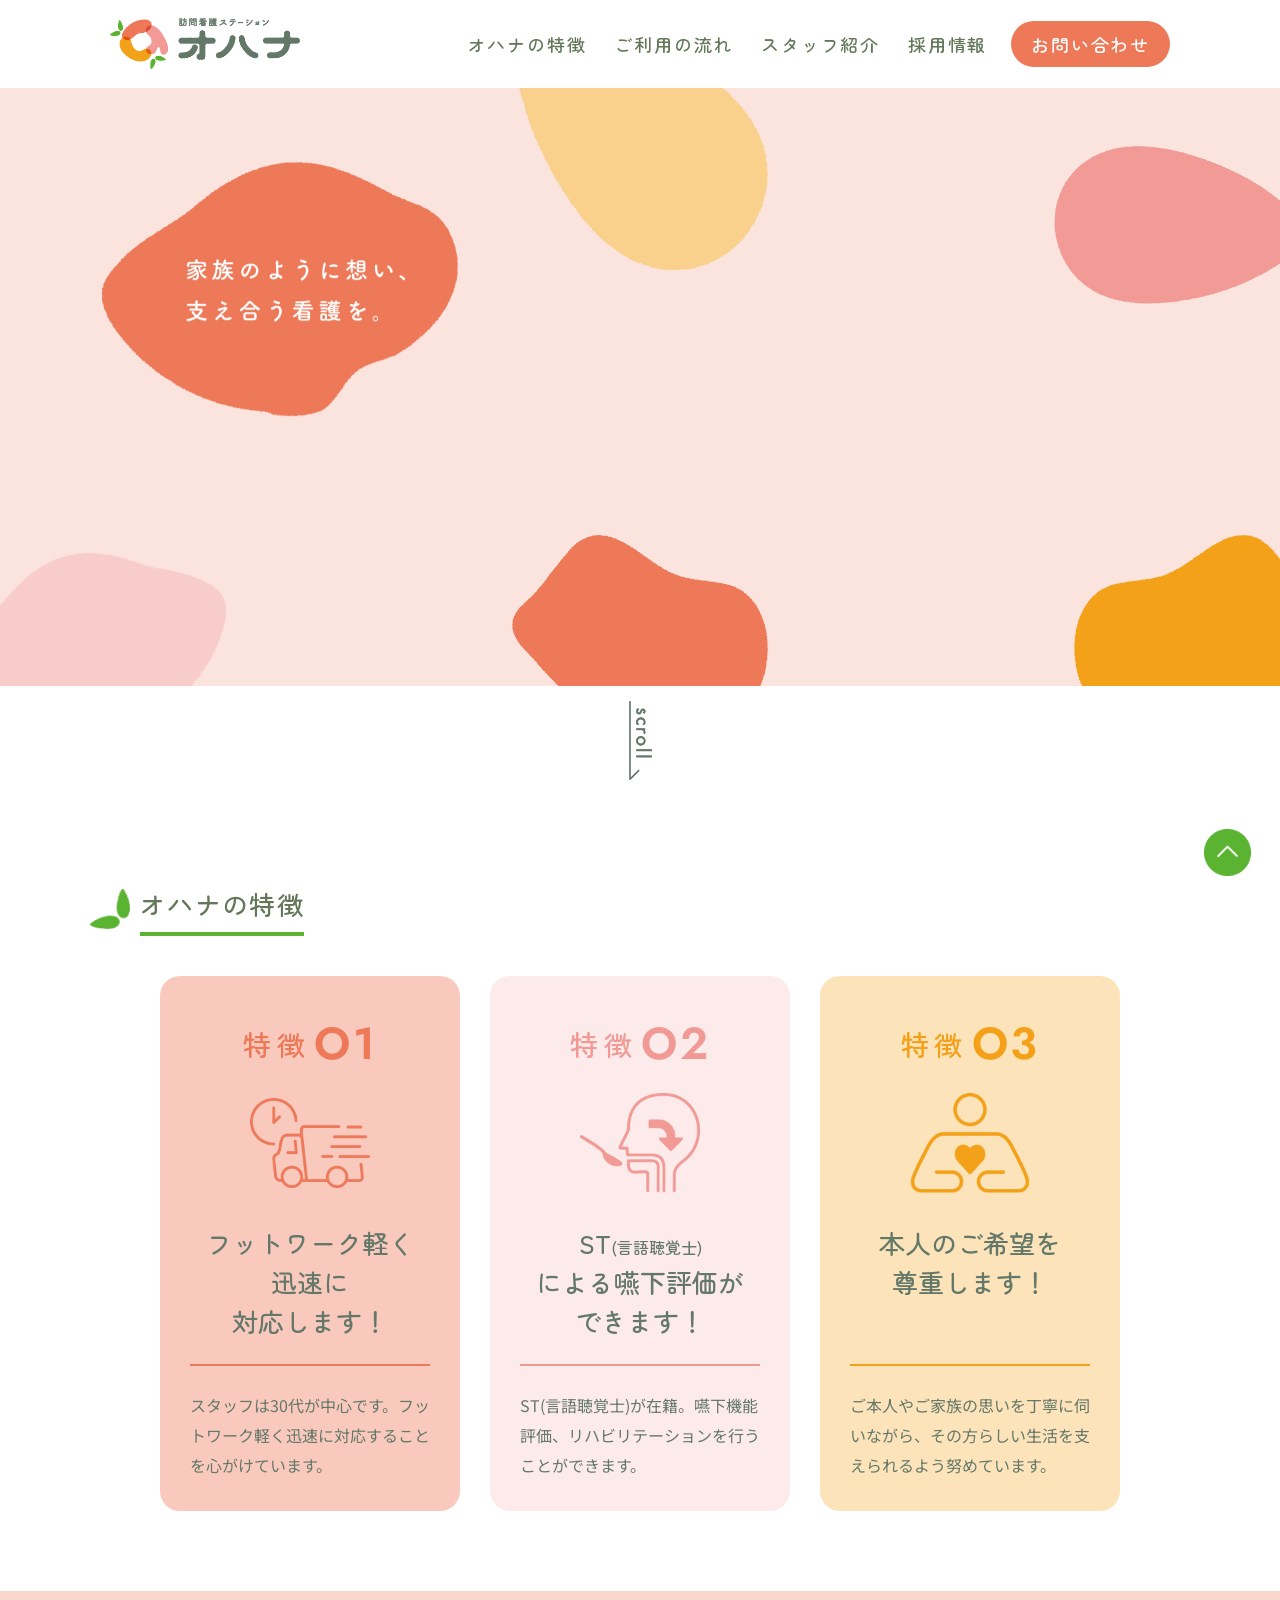
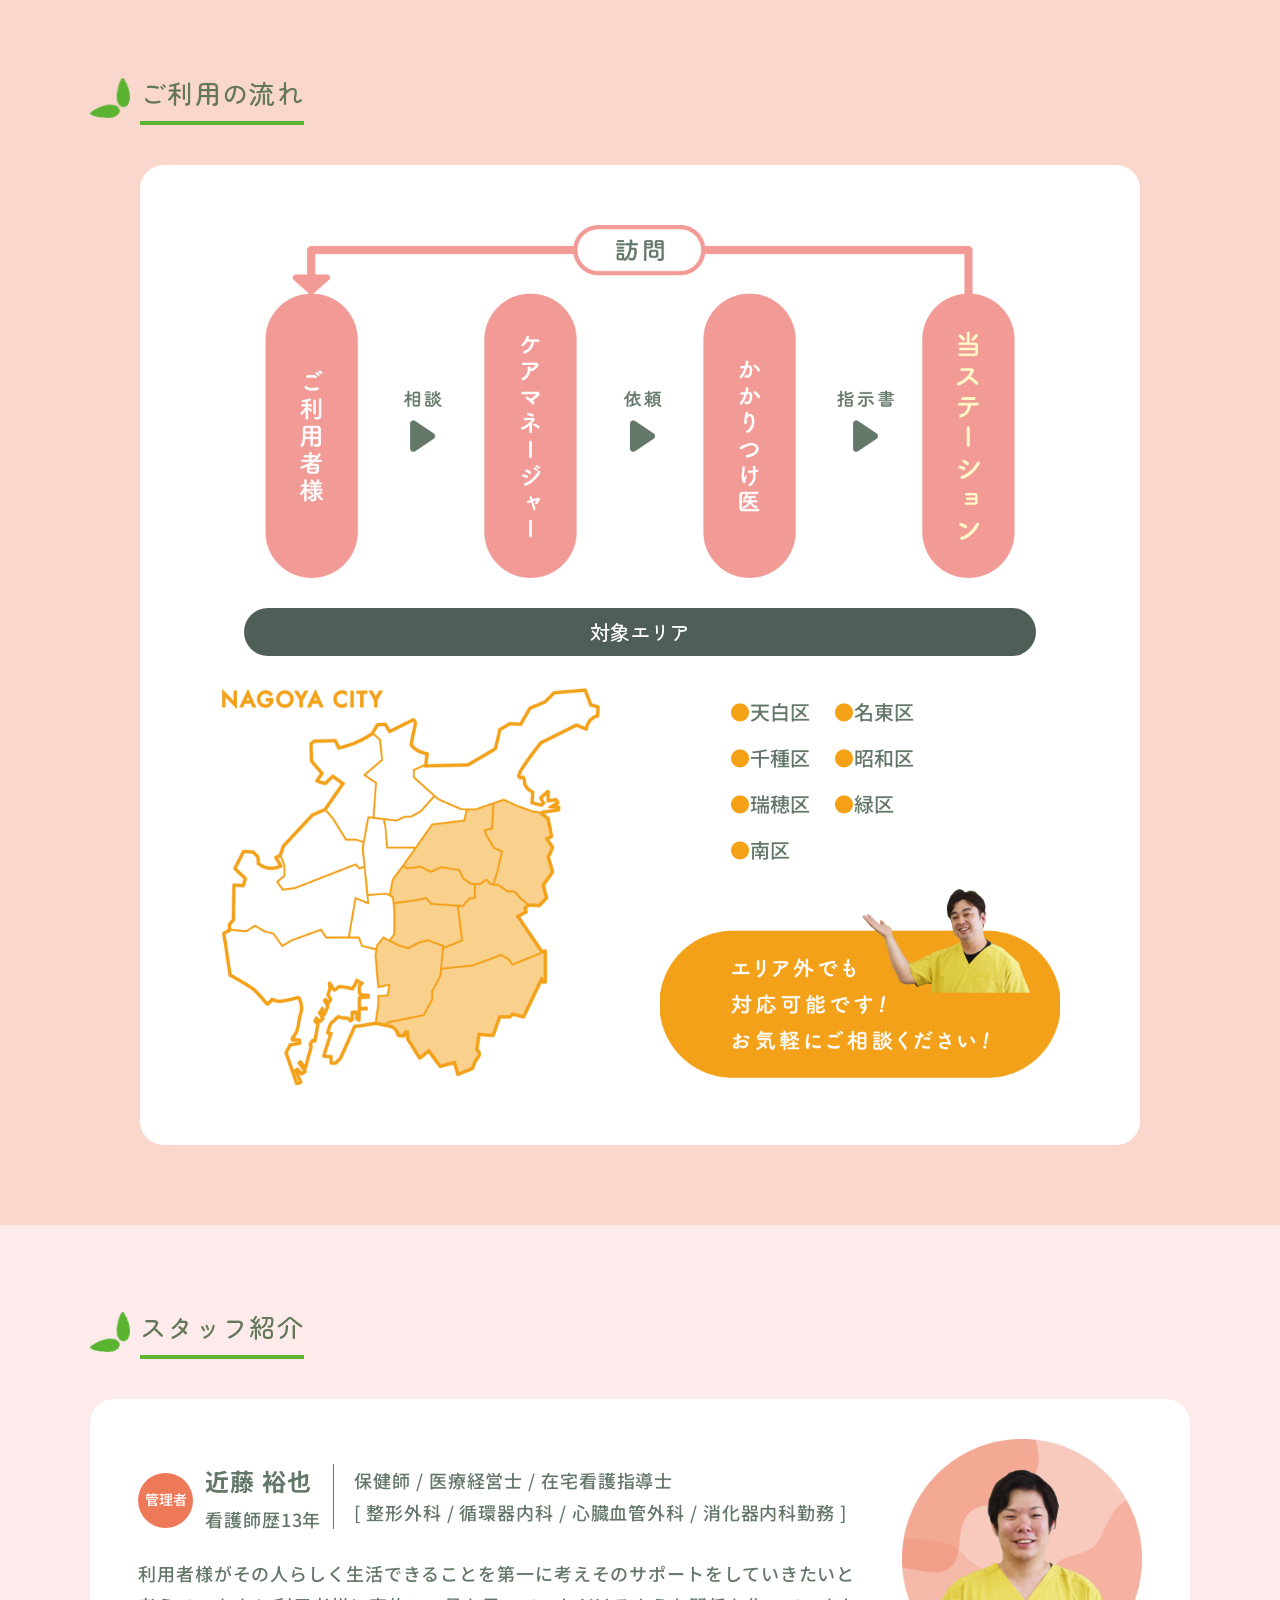
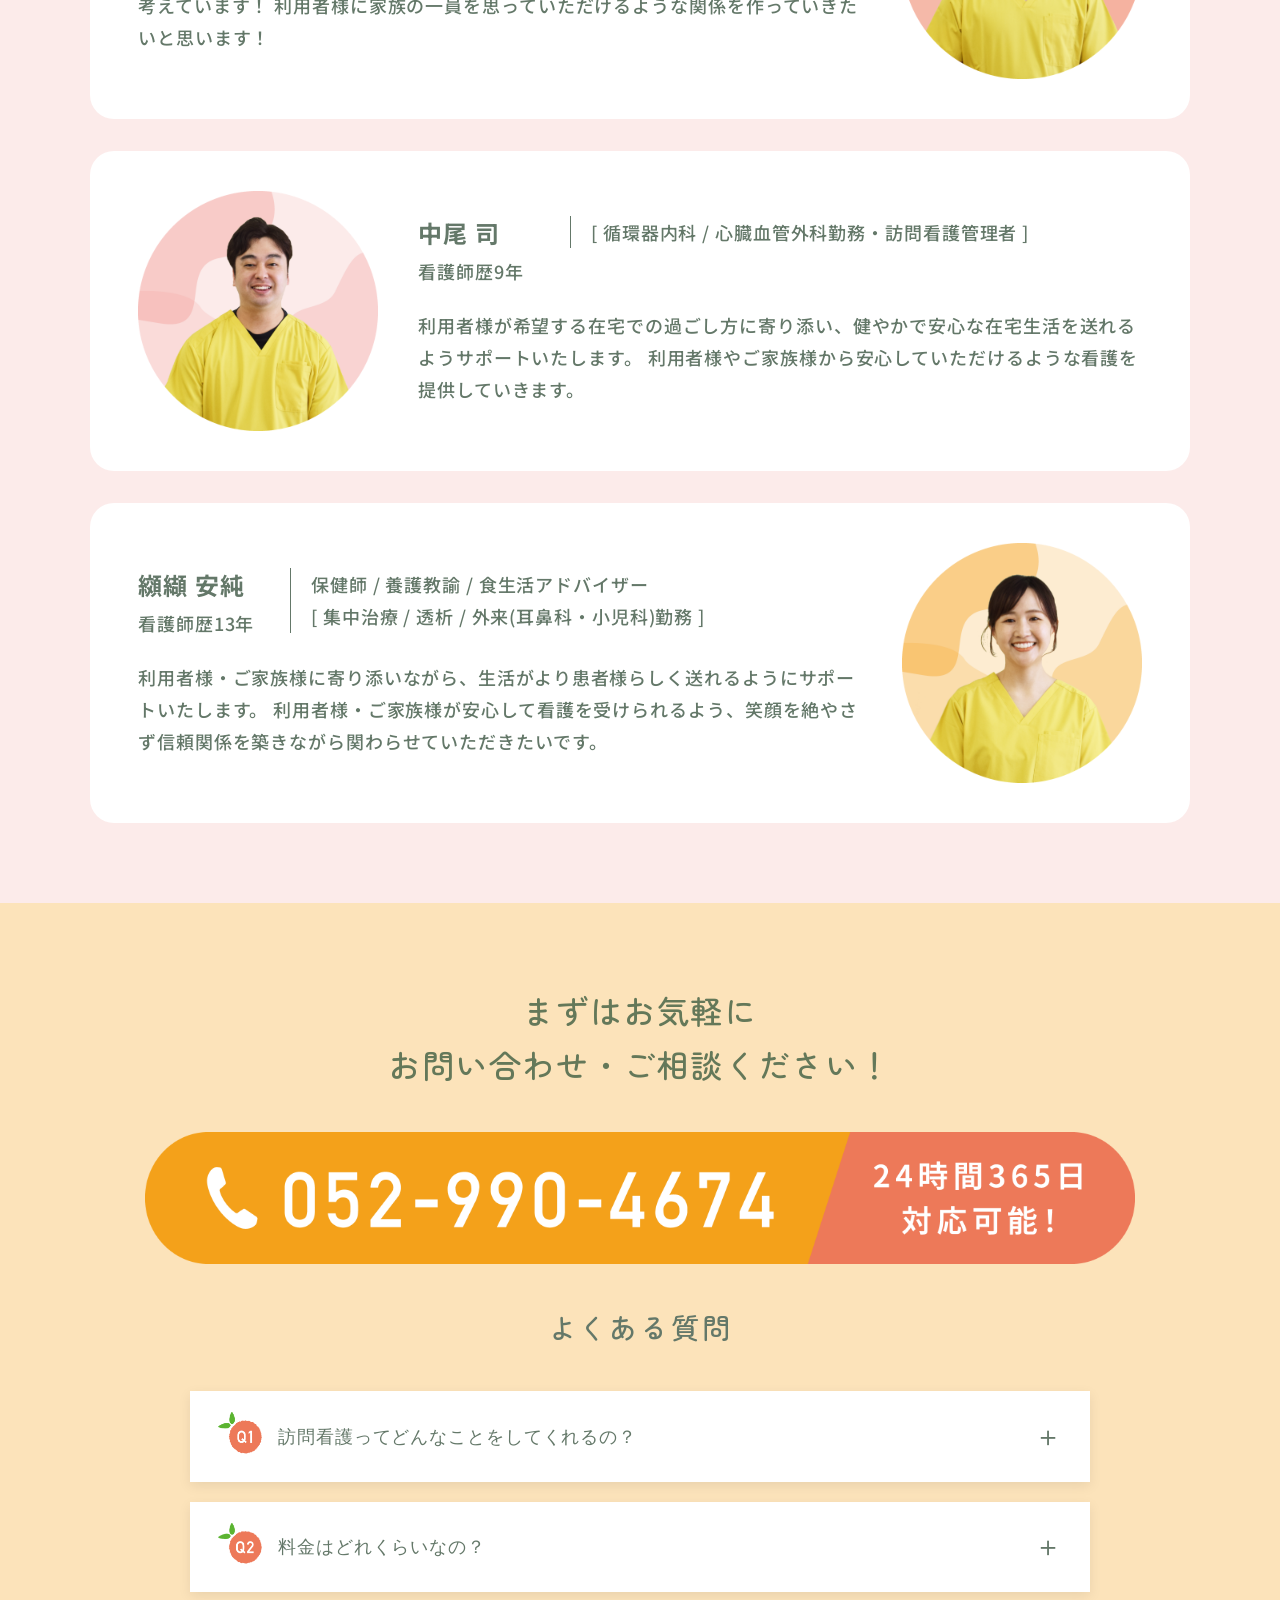
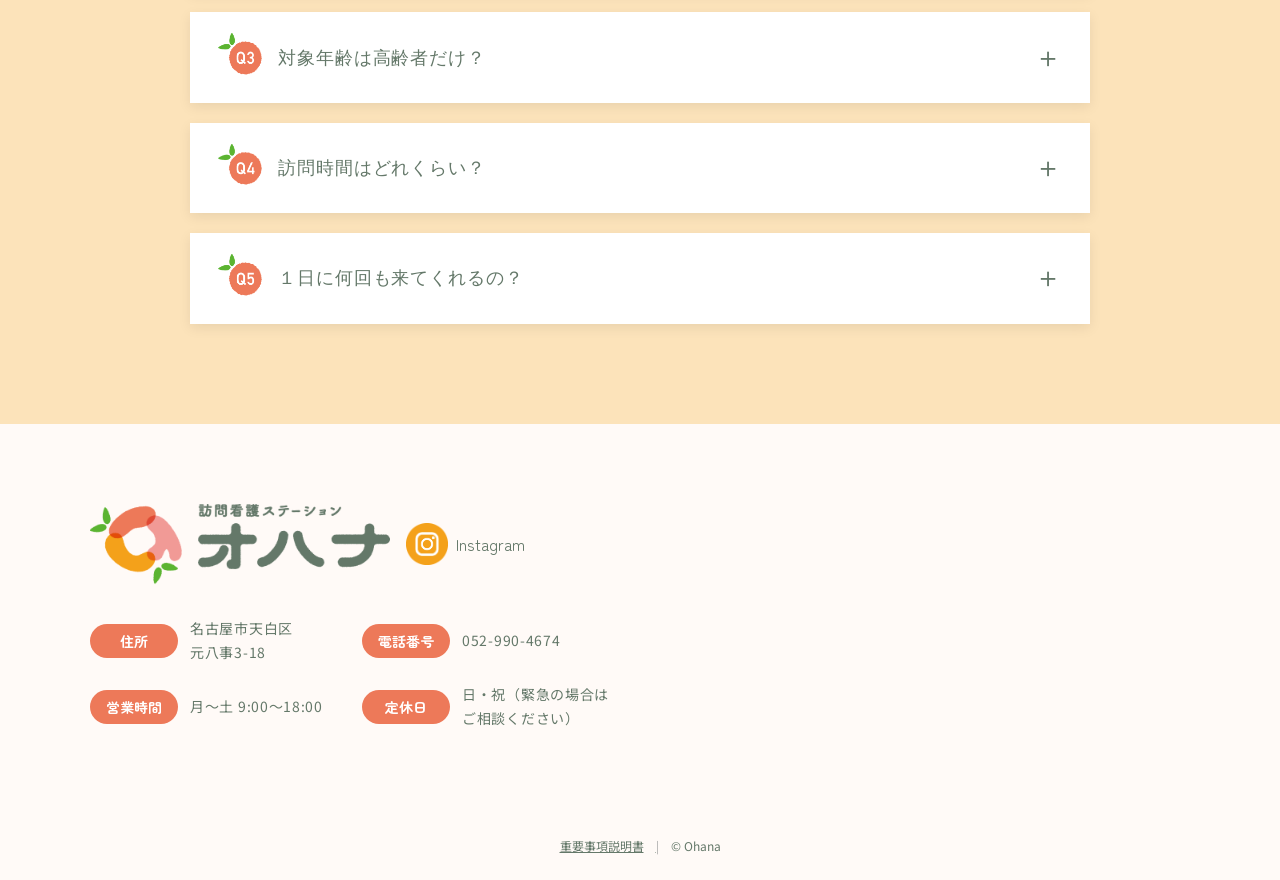
==== commit 71021063: "opg,スマホ表示更新" ====
--- a/docs/index.html
+++ b/docs/index.html
@@ -11,7 +11,7 @@
     <link href="https://fonts.googleapis.com/css2?family=Jost&display=swap" rel="stylesheet">
     <meta property="og:title" content="訪問看護ステーション オハナ">
     <meta property="og:description" content="名古屋市天白区の訪問看護ステーション～家族のように想い、支え合う看護を～">
-    <meta property="og:image" content="https://koya0108.github.io/OhanaHP/images/logo.png">
+    <meta property="og:image" content="https://koya0108.github.io/OhanaHP/images/260430_ohana_web_ogp.png">
     <meta property="og:url" content="https://koya0108.github.io/OhanaHP/">
     <meta property="og:type" content="website">
     <meta property="og:site_name" content="訪問看護ステーション オハナ">
@@ -44,6 +44,8 @@
             <li><a href="index.html#staff">スタッフ紹介</a></li>
             <li><a href="./recruit.html">採用情報</a></li>
           </ul>
+           <!-- スマホメニュー用 -->
+           <a href="index.html#contact" class="nav-contact-btn">お問い合わせ</a>
         </nav>
         
         <a href="index.html#contact" class="header-contact-btn">お問い合わせ</a>
@@ -73,6 +75,11 @@
         </div>
       </section>
 
+      <!-- スクロールアイコン -->
+      <div class="scroll-icon">
+        <img src="images/28_scroll_sp.png" alt="下へスクロール">
+      </div>
+
       <!-- 特徴 -->
       <section id="features" class="features">
         <div class="container">
@@ -87,7 +94,7 @@
               <div class="feature-illust-box">
                 <img src="images/feature1.png" alt="" class="feature-illustration">
               </div>
-              <h3 class="feature-catch">フットワーク軽く<br>迅速に対応します！</h3>
+              <h3 class="feature-catch">フットワーク軽く<br>迅速に<br>対応します！</h3>
               <div class="feature-line"></div>
               <p class="feature-description">
                 スタッフは30代が中心です。フットワーク軽く迅速に対応することを心がけています。
@@ -99,7 +106,7 @@
               <div class="feature-illust-box">
                 <img src="images/feature2.png" alt="" class="feature-illustration">
               </div>
-              <h3 class="feature-catch">ST<span class="small-text">(言語聴覚士)</span>による<br>嚥下評価ができます</h3>
+              <h3 class="feature-catch">ST<span class="small-text">(言語聴覚士)</span><br>による嚥下評価が<br>できます！</h3>
               <div class="feature-line"></div>
               <p class="feature-description">
                 ST(言語聴覚士)が在籍。嚥下機能評価、リハビリテーションを行うことができます。
@@ -111,7 +118,7 @@
               <div class="feature-illust-box">
                 <img src="images/feature3.png" alt="" class="feature-illustration">
               </div>
-              <h3 class="feature-catch">本人のご希望を<br>尊重します！</h3>
+              <h3 class="feature-catch">本人のご希望を<br>尊重します！<br><span class="empty-line">&nbsp;</span></h3>
               <div class="feature-line"></div>
               <p class="feature-description">
                 ご本人やご家族の思いを丁寧に伺いながら、その方らしい生活を支えられるよう努めています。
@@ -130,7 +137,8 @@
           </h2>
 
           <div class="flow-card area-card">
-            <img src="images/nagare.png" alt="" class="area-main-image">
+            <img src="images/nagare.png" alt="訪問看護ご利用の流れ" class="area-main-image area-main-image-pc">
+            <img src="images/14_nagare_sp.png" alt="訪問看護ご利用の流れ" class="area-main-image area-main-image-sp">
 
             <h3 class="area-title">対象エリア</h3>
 
@@ -259,7 +267,8 @@
         <div class="container">
           <h2>まずはお気軽に<br class="sp-only">お問い合わせ・ご相談ください！</h2>
           <div class="phone-number-image">
-            <img src="images/phone.png" alt="">
+            <img src="images/phone.png" alt="お問い合わせ電話番号" class="phone-image phone-image-pc">
+            <img src="images/19_otoiawase_sp.png" alt="お問い合わせ電話番号" class="phone-image phone-image-sp">
           </div>
         </div>
       </section>
@@ -297,7 +306,7 @@
                 自己負担は原則1〜3割となり、保険の種類や負担割合、訪問回数・内容によって異なります。<br>
                 また、一定の条件により公費負担制度が適用される場合もございます。<br>
                 詳しい費用については個別にご案内いたしますので、お気軽にお問い合わせください。<br>
-                <a href="#" class="faq-link">料金表はこちら（PDF）</a>
+                <a href="pdf/price_pdf.pdf" class="faq-link">料金表はこちら（PDF）</a>
               </p>
             </div>
           </div>
@@ -354,6 +363,11 @@
 
     </main>
 
+     <!-- ページトップボタン -->
+    <a href="#" class="page-top" aria-label="ページ上部へ戻る">
+      <img src="images/29_up_sp.png" alt="">
+    </a>
+
     <!-- ===== フッター ===== -->
     <footer class="footer">
       <div class="container footer-inner">
@@ -418,7 +432,7 @@
       </div>
 
       <div class="footer-bottom">
-        <a href="#" class="footer-link">重要事項説明書</a>
+        <a href="pdf/jyusetu_pdf.pdf" class="footer-link">重要事項説明書</a>
         <p class="footer-copy">© Ohana</p>
       </div>
     </footer>
--- a/docs/css/style.css
+++ b/docs/css/style.css
@@ -191,6 +191,12 @@
   margin-top: 7px;
 }
 
+/* PCではnav内のお問い合わせを非表示 */
+.nav-contact-btn {
+  display: none;
+}
+
+
 
 /* =========================
   ファーストビュー
@@ -365,20 +371,19 @@
 
 @media screen and (max-width: 768px) {
   .section-title {
-    position: relative;
     justify-content: center;
     text-align: center;
+    gap: 6px;
+  }
+
+  .title-deco {
+    position: static;
+    transform: none;
+    width: 32px;
   }
 
   .title-text {
-    margin: 0 auto;
-  }
-
-  .title-deco {
-    position: absolute;
-    left: 66px;   /* ← 微調整OK */
-    top: 48%;
-    transform: translateY(-50%);
+    margin: 0;
   }
 }
 
@@ -550,12 +555,6 @@
     font-size: 22px;
   }
 
-  /* ＋を右端に */
-  .feature-number::after {
-    content: "＋";
-    margin-left: auto;
-    font-size: 28px;
-  }
 
   /* キャッチコピー（左） */
   .feature-catch {
@@ -563,8 +562,9 @@
     margin: 0;
     margin-bottom: 0;
     font-size: 20px;
-    text-align: left;
+    text-align: center;
     height: auto;
+    transform: translateX(-15px);
   }
 
   /* イラスト（右寄せ + 少し内側） */
@@ -577,9 +577,9 @@
   }
 
   .feature-illustration {
-    width: 90px;
+    width: 100px;
     margin: 0;
-    transform: translateX(-10px); /* ← ここがポイント */
+    transform: translateX(-30px); /* ← ここがポイント */
   }
 
   /* 説明文（横いっぱい） */
@@ -633,6 +633,10 @@
   margin: 0 auto 30px;
 }
 
+.area-main-image-sp {
+  display: none;
+}
+
 .area-title {
   display: block;
   width: 90%;
@@ -727,10 +731,14 @@
     border-radius: 20px;
   }
 
-  /* 1枚目画像 */
-  .area-main-image {
+  .area-main-image-pc {
+    display: none;
+  }
+
+  .area-main-image-sp {
+    display: block;
     width: 100%;
-    max-width: 340px;
+    max-width: 280px;
     margin: 0 auto 24px;
   }
 
@@ -1058,6 +1066,10 @@
   text-align: center;
 }
 
+.phone-image-sp {
+  display: none;
+}
+
 .sp-only {
   display: none;
 }
@@ -1070,6 +1082,17 @@
 
   .sp-only {
     display: inline;
+  }
+
+  .phone-image-pc {
+    display: none;
+  }
+
+  .phone-image-sp {
+    display: block;
+    width: 100%;
+    max-width: 320px;
+    margin: 0 auto;
   }
 }
 
@@ -1840,7 +1863,7 @@
   .staff,
   .contact,
   .faq {
-    padding-top: 40px;
+    padding-top: 55px;
     padding-bottom: 56px;
   }
 
@@ -1851,4 +1874,110 @@
   .faq {
     padding-top: 20px;
   }
+}
+
+@media screen and (max-width: 768px) {
+  .nav {
+    display: block;
+    position: fixed;
+    top: 56px;
+    left: 0;
+    width: 100%;
+    background-color: #fff;
+    padding: 24px 20px;
+    transform: translateY(-120%);
+    transition: transform 0.3s ease;
+    z-index: 9998;
+  }
+
+  .nav.open {
+    transform: translateY(0);
+  }
+
+  .nav-list {
+    flex-direction: column;
+    align-items: center;
+    gap: 20px;
+  }
+
+  .nav-list a {
+    font-size: 18px;
+  }
+
+  .hamburger.open span:nth-child(1) {
+    transform: translateY(10px) rotate(45deg);
+  }
+
+  .hamburger.open span:nth-child(2) {
+    opacity: 0;
+    transform: scaleX(0);
+  }
+
+  .hamburger.open span:nth-child(3) {
+    transform: translateY(-10px) rotate(-45deg);
+  }
+
+  .hamburger span {
+    transition: transform 0.3s ease, opacity 0.3s ease;
+  }
+}
+
+@media screen and (max-width: 768px) {
+  .header-contact-btn {
+    display: none;
+  }
+
+  .nav-contact-btn {
+    display: block;
+    width: fit-content;
+    margin: 24px auto 0;
+    padding: 10px 24px;
+    background-color: #ed7959;
+    color: #fff;
+    font-family: "Zen Maru Gothic", sans-serif;
+    font-size: 16px;
+    font-weight: 500;
+    border-radius: 999px;
+    letter-spacing: 0.1em;
+  }
+}
+
+.hamburger span:nth-child(1) {
+  background-color: #ed7959; /* 上 */
+}
+
+.hamburger span:nth-child(2) {
+  background-color: #f19a95; /* 真ん中 */
+}
+
+.hamburger span:nth-child(3) {
+  background-color: #f4a019; /* 下 */
+}
+
+.scroll-icon {
+  display: flex;
+  justify-content: center;
+  align-items: center;
+  position: relative;
+  z-index: 10;
+  margin: 15px auto 20px;
+}
+
+.scroll-icon img {
+  width: 25px;
+  height: auto;
+}
+
+.page-top {
+  position: fixed;
+  right: 24px;
+  bottom: 24px;
+  z-index: 9999;
+  width: 52px;
+}
+
+.page-top img {
+  display: block;
+  width: 90%;
+  height: auto;
 }
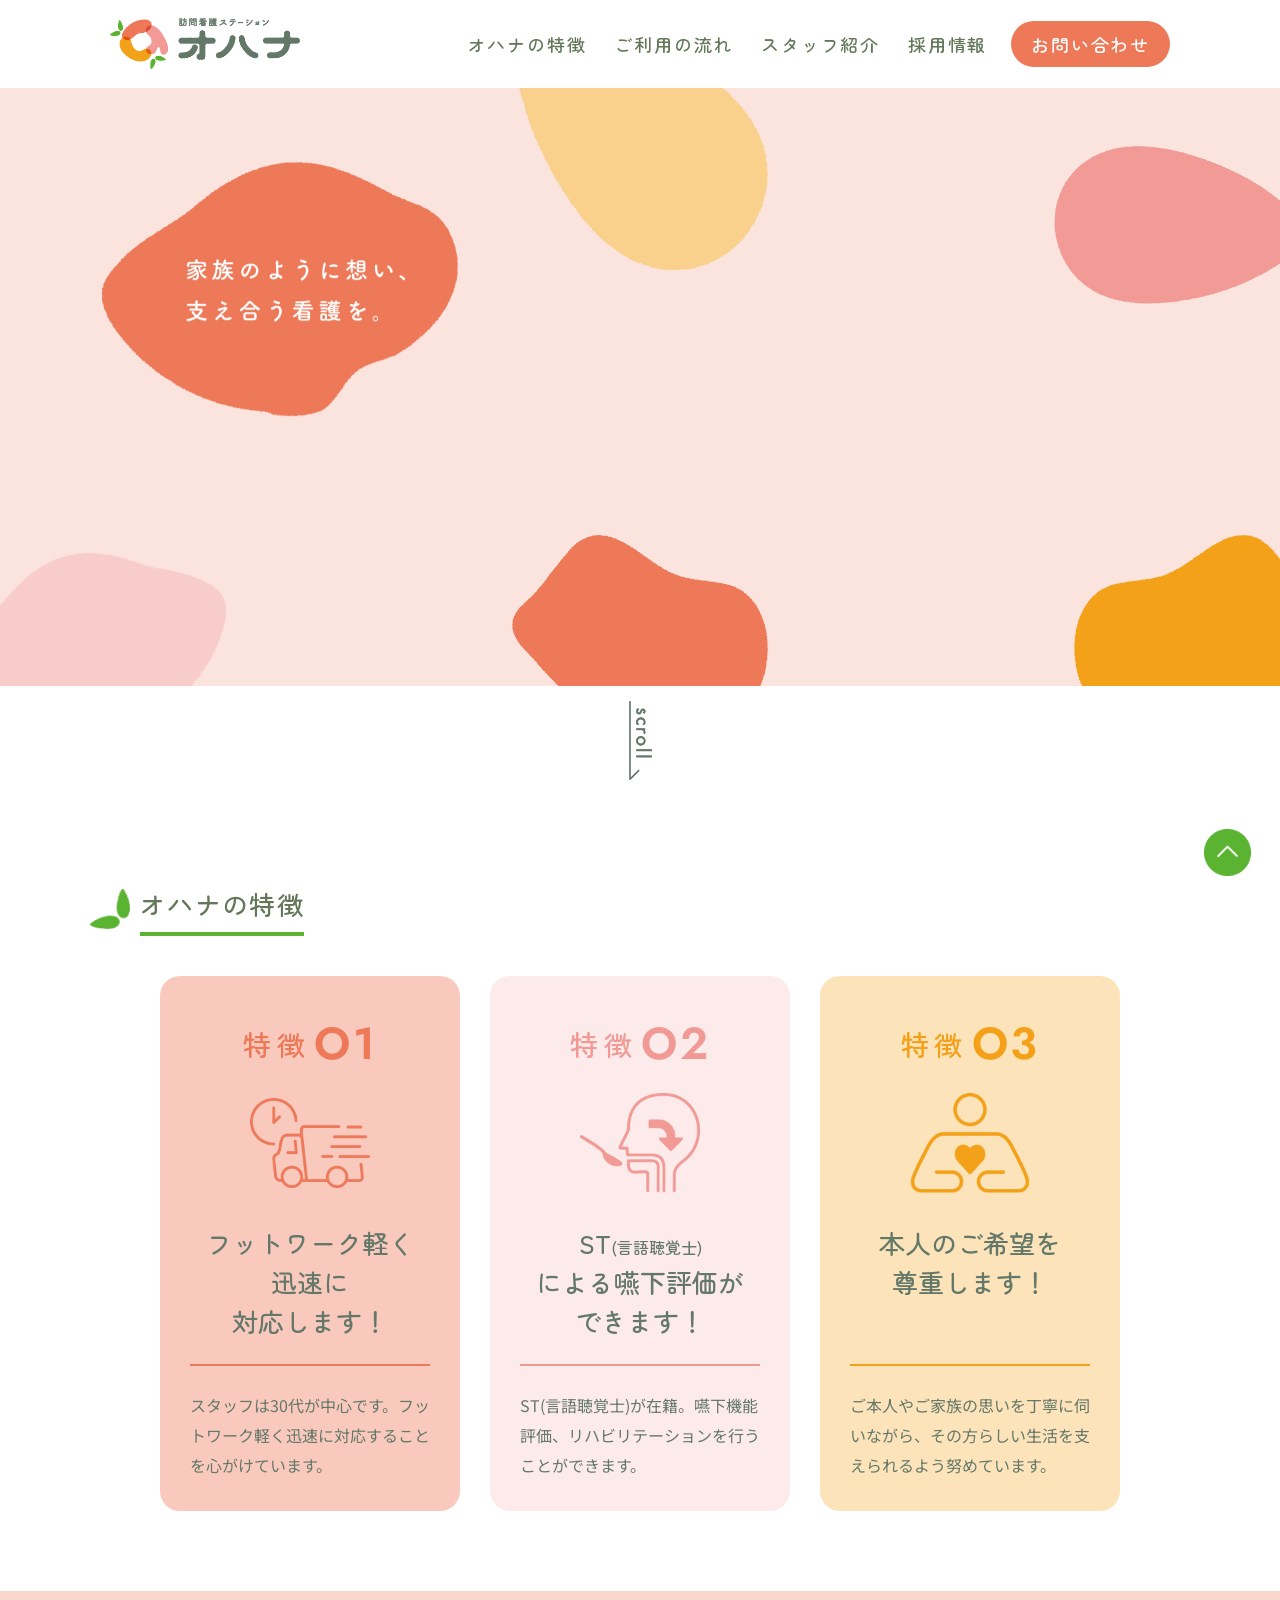
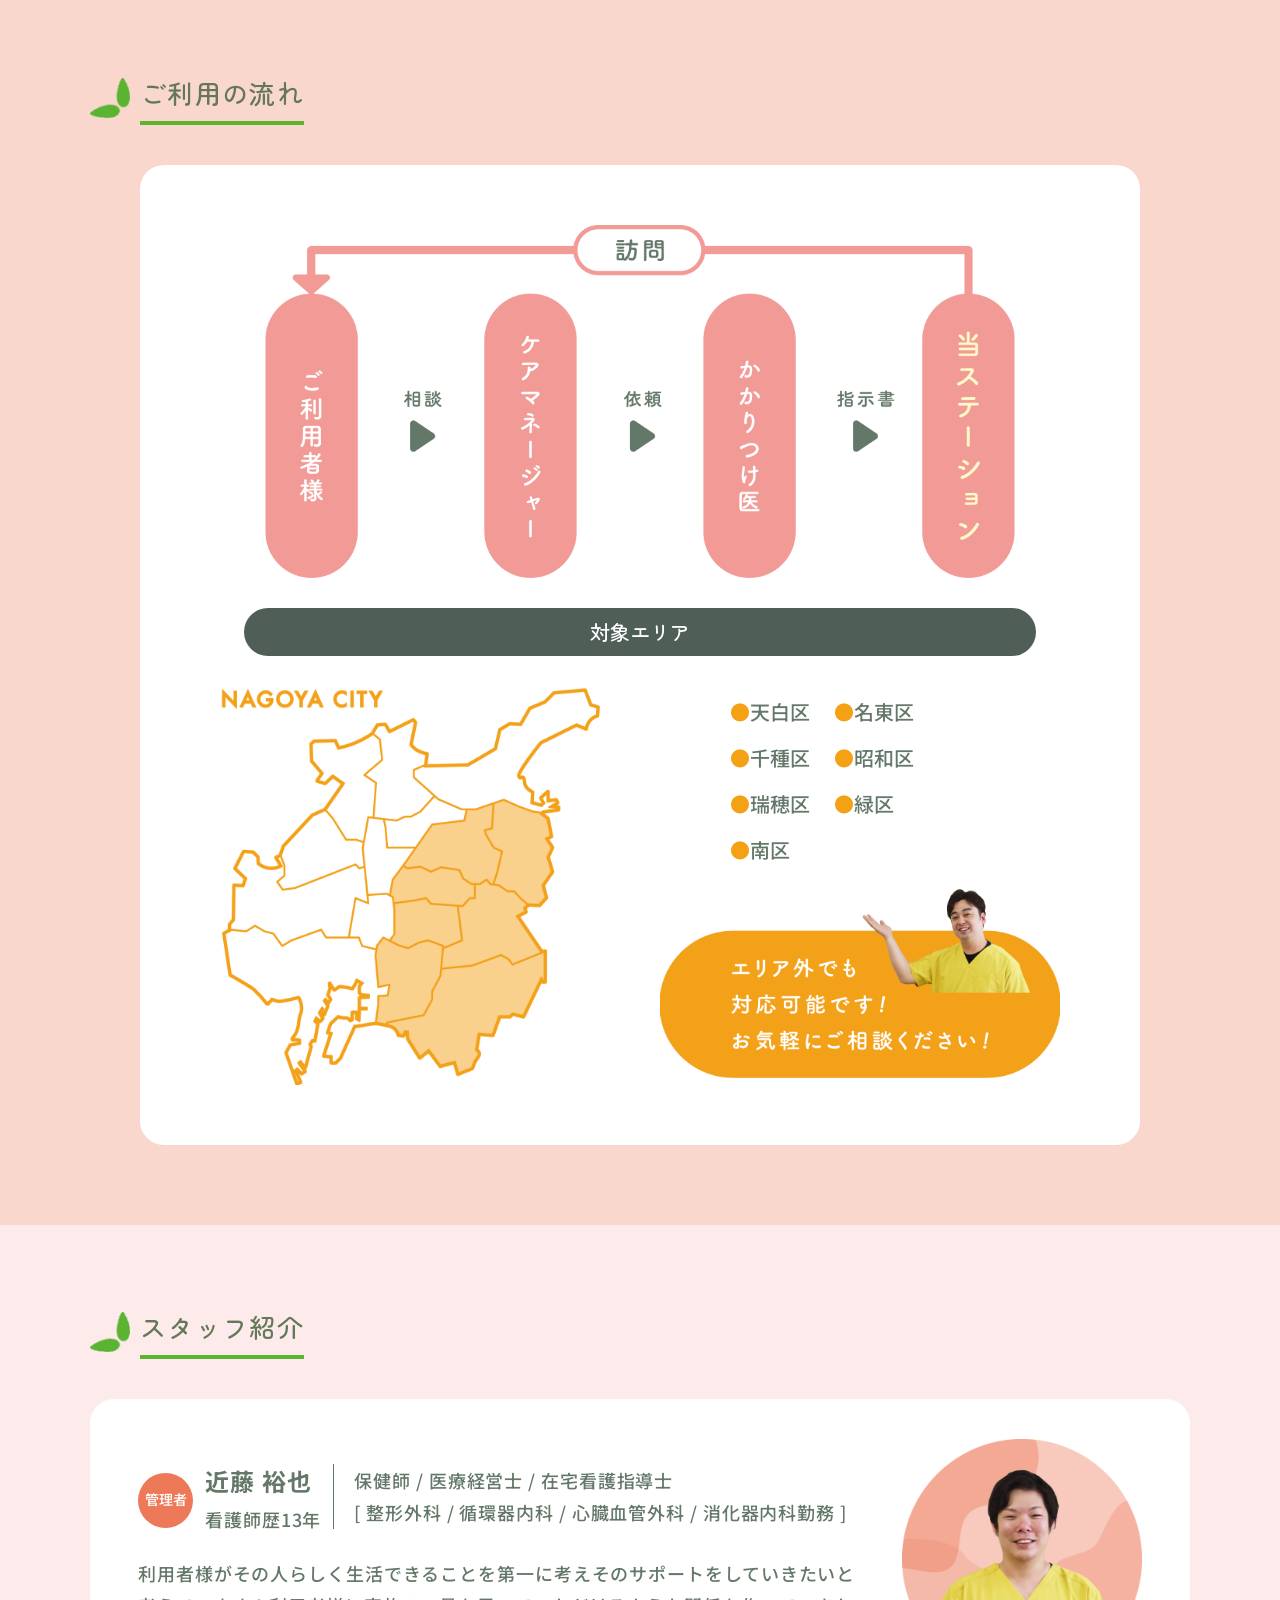
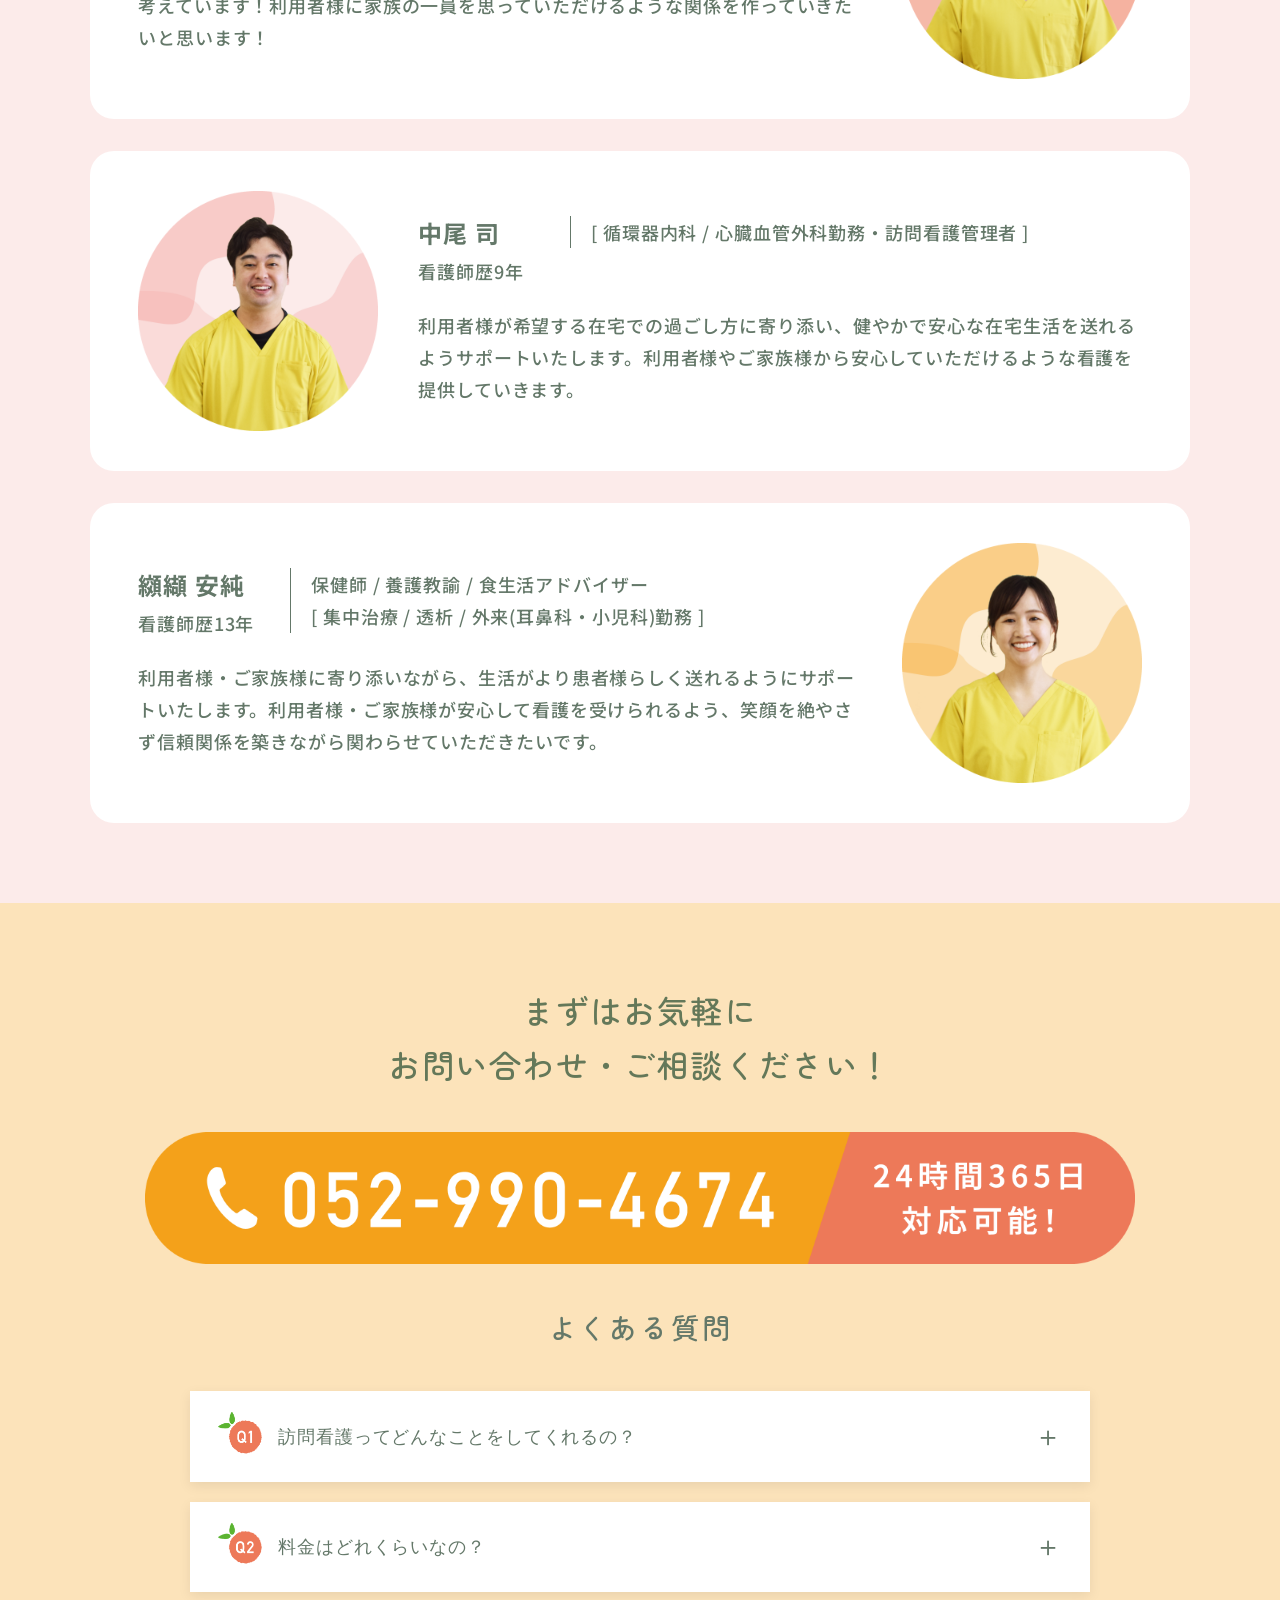
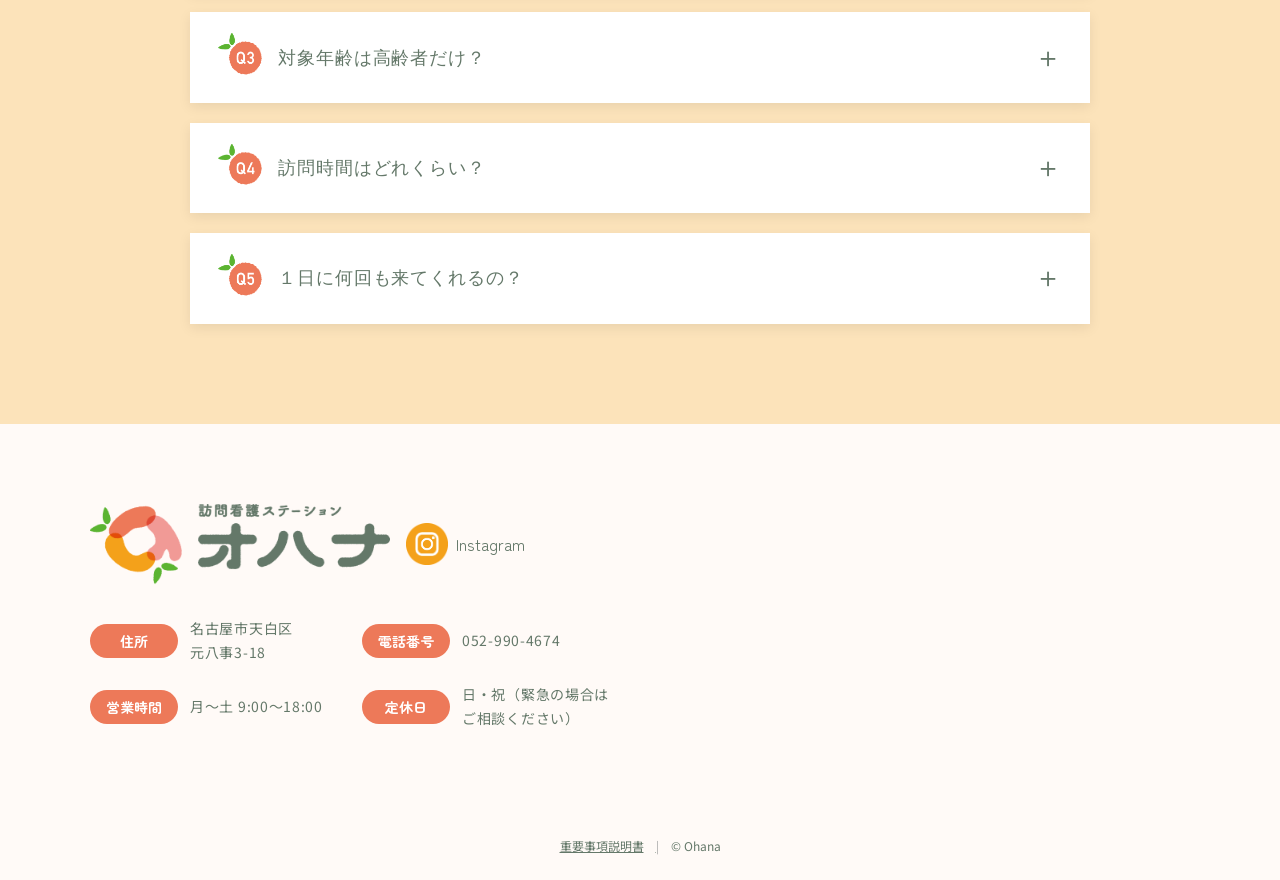
==== commit b5b3aa11: "改行" ====
--- a/docs/index.html
+++ b/docs/index.html
@@ -11,7 +11,7 @@
     <link href="https://fonts.googleapis.com/css2?family=Jost&display=swap" rel="stylesheet">
     <meta property="og:title" content="訪問看護ステーション オハナ">
     <meta property="og:description" content="名古屋市天白区の訪問看護ステーション～家族のように想い、支え合う看護を～">
-    <meta property="og:image" content="https://koya0108.github.io/OhanaHP/images/260430_ohana_web_ogp.png">
+    <meta property="og:image" content="https://koya0108.github.io/OhanaHP/images/260430_ohana_web_ogp.jpg">
     <meta property="og:url" content="https://koya0108.github.io/OhanaHP/">
     <meta property="og:type" content="website">
     <meta property="og:site_name" content="訪問看護ステーション オハナ">
@@ -194,8 +194,7 @@
                 </div>
 
                 <p class="staff-message">
-                  利用者様がその人らしく生活できることを第一に考えそのサポートをしていきたいと考えています！
-                  利用者様に家族の一員を思っていただけるような関係を作っていきたいと思います！
+                  利用者様がその人らしく生活できることを第一に考えそのサポートをしていきたいと考えています！利用者様に家族の一員を思っていただけるような関係を作っていきたいと思います！
                 </p>
               </div>
 
@@ -221,8 +220,7 @@
                 </div>
 
                 <p class="staff-message">
-                  利用者様が希望する在宅での過ごし方に寄り添い、健やかで安心な在宅生活を送れるようサポートいたします。
-                  利用者様やご家族様から安心していただけるような看護を提供していきます。
+                  利用者様が希望する在宅での過ごし方に寄り添い、健やかで安心な在宅生活を送れるようサポートいたします。利用者様やご家族様から安心していただけるような看護を提供していきます。
                 </p>
               </div>
 
@@ -249,8 +247,7 @@
                 </div>
 
                 <p class="staff-message">
-                  利用者様・ご家族様に寄り添いながら、生活がより患者様らしく送れるようにサポートいたします。
-                  利用者様・ご家族様が安心して看護を受けられるよう、笑顔を絶やさず信頼関係を築きながら関わらせていただきたいです。
+                  利用者様・ご家族様に寄り添いながら、生活がより患者様らしく送れるようにサポートいたします。利用者様・ご家族様が安心して看護を受けられるよう、笑顔を絶やさず信頼関係を築きながら関わらせていただきたいです。
                 </p>
               </div>
 
